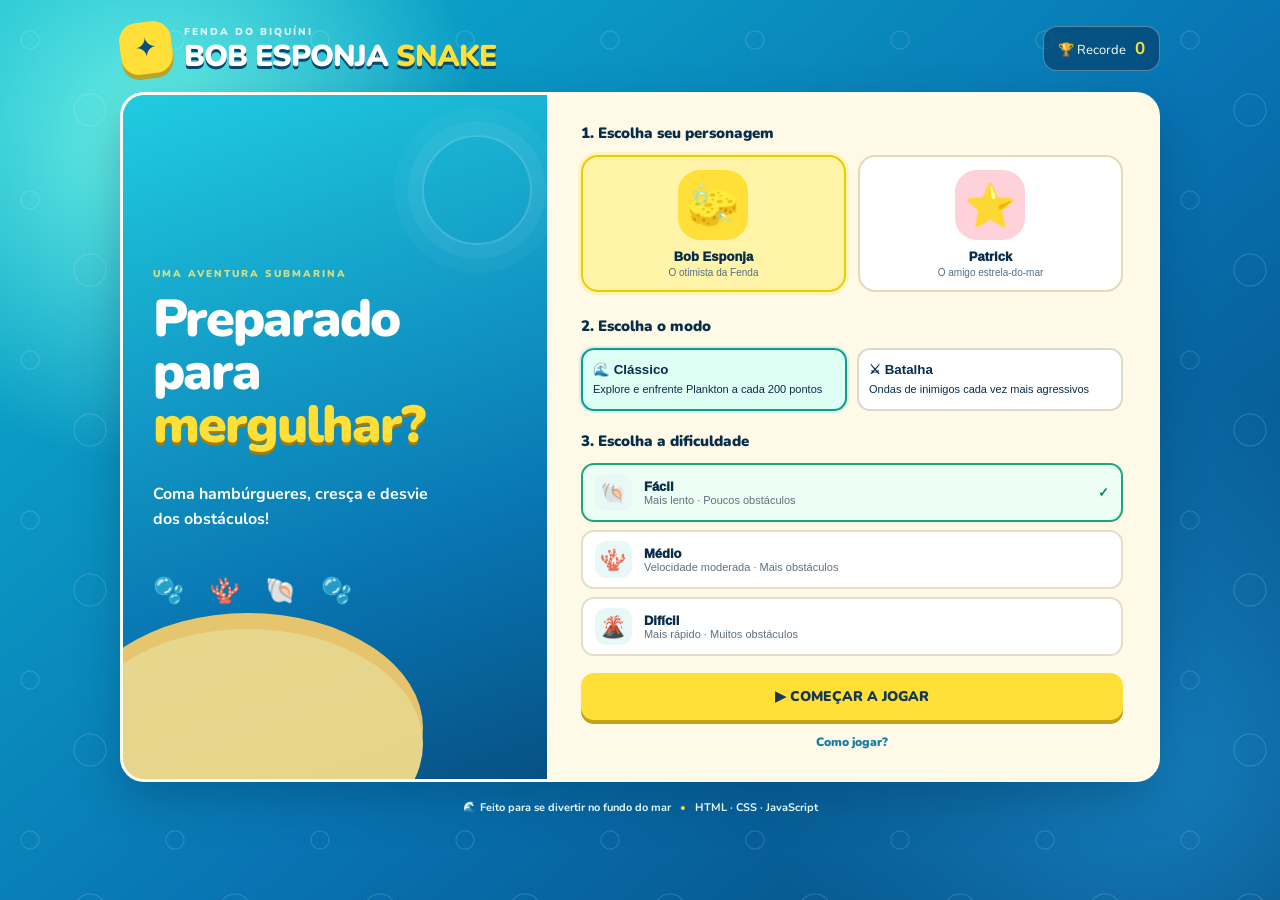
==== megabrain/index.html @ 70ce0c02 "convertendo web app para apk" ====
<!DOCTYPE html>
<html lang="pt-BR">
<head>
  <meta charset="UTF-8">
  <meta name="viewport" content="width=device-width, initial-scale=1.0">
  <title>Bob Esponja Snake</title>
  <link rel="stylesheet" href="style.css">
</head>
<body>
  <main class="app">
    <header class="topbar">
      <div class="brand"><span class="bubble">✦</span><div><p class="eyebrow">FENDA DO BIQUÍNI</p><h1>BOB ESPONJA <span>SNAKE</span></h1></div></div>
      <div class="best"><span id="bestLabel">🏆 Recorde</span> <strong id="best">0</strong></div>
    </header>

    <section id="menu" class="panel menu-panel">
      <div class="intro">
        <div class="sun-rays"></div>
        <p class="eyebrow">UMA AVENTURA SUBMARINA</p>
        <h2>Preparado para<br><span>mergulhar?</span></h2>
        <p>Coma hambúrgueres, cresça e desvie dos obstáculos!</p>
        <div class="sea-icons" aria-hidden="true">🫧　🪸　🐚　🫧</div>
      </div>
      <div class="choices">
        <h3>1. Escolha seu personagem</h3>
        <div class="character-options">
          <button class="character selected" data-character="bob" aria-pressed="true">
            <span class="avatar bob">🧽</span><strong>Bob Esponja</strong><small>O otimista da Fenda</small>
          </button>
          <button class="character" data-character="patrick" aria-pressed="false">
            <span class="avatar patrick">⭐</span><strong>Patrick</strong><small>O amigo estrela-do-mar</small>
          </button>
          <button class="character" data-character="sandy" aria-pressed="false" hidden><span class="avatar">🐿️</span><strong>Sandy Bochechas</strong><small>Karate</small></button>
        </div>
        <h3>2. Escolha o modo</h3>
        <div class="mode-options">
          <button class="mode-choice selected" data-mode="classic" aria-pressed="true"><strong>🌊 Clássico</strong><small>Explore e enfrente Plankton a cada 200 pontos</small></button>
          <button class="mode-choice" data-mode="battle" aria-pressed="false"><strong>⚔ Batalha</strong><small>Ondas de inimigos cada vez mais agressivos</small></button>
        </div>
        <h3>3. Escolha a dificuldade</h3>
        <div class="difficulty-options">
          <button class="difficulty selected" data-difficulty="easy" aria-pressed="true"><span>🐚</span><div><strong>Fácil</strong><small>Mais lento · Poucos obstáculos</small></div><i>✓</i></button>
          <button id="tutorialDifficultyBtn" class="difficulty tutorial-entry hidden" type="button"><span>🎓</span><div><strong>Tutorial modo batalha</strong><small>Treino guiado com Bob · sem perder vidas</small></div><i>✓</i></button>
          <button class="difficulty" data-difficulty="medium" aria-pressed="false"><span>🪸</span><div><strong>Médio</strong><small>Velocidade moderada · Mais obstáculos</small></div><i>✓</i></button>
          <button class="difficulty" data-difficulty="hard" aria-pressed="false"><span>🌋</span><div><strong>Difícil</strong><small>Mais rápido · Muitos obstáculos</small></div><i>✓</i></button>
        </div>
        <button id="startBtn" class="primary">▶ COMEÇAR A JOGAR</button>
        <button id="howBtn" class="text-button" aria-expanded="false" aria-controls="howText">Como jogar?</button>
        <button id="tutorialMenuBtn" class="text-button hidden" type="button" aria-expanded="false" aria-controls="tutorialPreview">Tutorial modo batalha</button>
        <section id="tutorialPreview" class="how-text hidden" aria-label="Tutorial ilustrado da Batalha"><div id="tutorialCards"></div><button id="startTutorialBtn" class="primary" type="button">COMEÇAR TUTORIAL JOGÁVEL</button></section>
        <div id="howText" class="how-text hidden">
          <h3>🎮 Guia da Fenda do Biquíni</h3><p><strong>Pontuação no Clássico:</strong> Fácil ×1, Médio ×2, Difícil ×3 (inclui bônus).</p><p><strong>Poderes na Batalha — C ou Power:</strong> Bob gira a espátula e cria um hambúrguer amarelo à frente (recarga 30s; libere a célula à frente antes de usar). Patrick começa com uma bomba pronta, imune a todas as bombas (colisões e explosões), cuja explosão atinge toda a arena. Uma estrela gira ao criar a bomba. Para recarregar, derrote 1 Plankton por outros ataques; abates da bomba especial não contam. Sandy, exclusiva da Batalha, arma um karate que espera o próximo contato: causa 2 de dano, paralisa por 3s e dá 3s de imunidade a tudo. Sandy começa com 2 usos; depois de gastar os dois, cada 2 abates recuperam 1 uso, até o limite de 3. Uma luva gira ao redor dela enquanto o golpe está armado. Durante os 3s de imunidade, Sandy fica transparente. Na primeira Batalha, um treino jogável com Bob ensina as mecânicas, desacelerando até pausar a cada situação. Repita pelo botão Tutorial modo batalha.</p><p><strong>⚔ Batalha:</strong> começa com um Plankton verde; os próximos duelos trazem inimigos laranja e vermelho, mais agressivos. Depois, cada grupo enfrenta três níveis de agressividade antes de aumentar: 2, 3, 4… até 10 Planktons vermelhos simultâneos. Cada hambúrguer vermelho acerta o inimigo mais próximo e paralisa por 3 segundos. A cada 10 hambúrgueres, solte um sopro congelante em cone que alcança o último Plankton naquela direção: 2 de dano no primeiro inimigo e 1 nos demais, congelados por 3 segundos. A cobra volta ao tamanho inicial. Derrotar um Plankton vermelho de agressividade máxima faz aparecer um hambúrguer amarelo de imunidade e turbo por 6 segundos. As barras de vida ficam sobre cada inimigo. Bombas explodem quando um Plankton pisa nelas: causam 1 de dano aos inimigos num raio de 15 células. Você é imune à explosão, mas Patrick também é imune à colisão de todas as bombas. Para os outros personagens, pisar na bomba conta como colisão com obstáculo (os poderes de atravessar obstáculos e imunidade protegem). Derrote todos para passar de onda. Vida por onda: nas ondas 1–2, todos têm 3; nas ondas 3–5, verdes têm 4 e os demais 3; da onda 6 em diante, verdes têm 5, laranjas 4 e vermelhos 3. Na Batalha, a velocidade base é constante; apenas o hambúrguer amarelo dá turbo temporário. Seu recorde na Batalha conta Planktons derrotados e fica salvo neste navegador. A dificuldade controla a velocidade e a densidade dos obstáculos.</p>
          <p>Use as setas, WASD, gestos ou o direcional. Cada hambúrguer dá <strong>+10 pontos</strong> e faz a cobra crescer. As bordas são portais: saia por um lado e reapareça no oposto, inclusive em cima e embaixo!</p>
          <ul class="burger-guide">
            <li><span style="--burger:#f5a62a">🍔</span><div><strong>Laranja · Clássico</strong><br>Alimenta e aumenta sua pontuação.</div></li>
            <li><span style="--burger:#bc8cff">G</span><div><strong>Roxo · Fantasma</strong><br>Atravesse o próprio corpo por 8 segundos.</div></li>
            <li><span style="--burger:#38bdf8">O</span><div><strong>Azul · Passagem livre</strong><br>Atravesse pedras e casas por 8 segundos.</div></li>
            <li><span style="--burger:#ffe45c">⚡</span><div><strong>Amarelo · Super</strong><br>Imunidade ao corpo, obstáculos e Plankton, com supervelocidade por 6 segundos.</div></li>
            <li><span style="--burger:#ff77c8">M</span><div><strong>Rosa · Ímã</strong><br>Por 10 segundos, puxa os hambúrgueres até você, atravessando obstáculos.</div></li>
            <li><span style="--burger:#ff334e">ϟ</span><div><strong>Vermelho · Hambúrguer de Siri</strong><br>Durante a perseguição, cada vermelho dispara um raio automático no Plankton. A sequência é sempre: normal → vermelho → normal → vermelho → normal → vermelho.</div></li>
          </ul>
          <p><strong>👁 Plankton malvado no Clássico:</strong> aparece a cada 200 pontos e persegue você, atravessando obstáculos. Alterne hambúrgueres normais com <strong>3 hambúrgueres de Siri vermelhos</strong> para derrotá-lo. Cada raio paralisa o inimigo por <strong>3 segundos</strong>; a vitória dá <strong>+50 pontos</strong>. Enquanto ele estiver paralisado, encostar nele é seguro.</p>
          <p>Os poderes podem ser combinados: cada efeito ativo aparece em uma indicação compacta dentro do mapa, com nome, tempo restante e barra de duração. Ela fica fixa no canto superior esquerdo, sem mover ou redimensionar o tabuleiro. Até 3 poderes podem ficar ativos ao mesmo tempo; nesse limite, só aparecem hambúrgueres normais até um efeito acabar (a sequência de vermelhos do Plankton continua). O personagem fica translúcido ao atravessar obstáculos (azul) e ganha um brilho roxo para atravessar o corpo. Hambúrgueres especiais são mais raros no Médio (22%) e no Difícil (10%), contra 60% no Fácil. Plankton persegue mais rápido no Médio e ainda mais no Difícil. Ao terminarem, as colisões voltam ao normal. A pausa congela poderes e inimigos. Na tela de pausa, Silenciar música controla a trilha; Silenciar sons controla os efeitos de coleta, laser e morte; Silenciar tudo corta ambos e Restaurar áudio recupera suas preferências individuais. As preferências ficam salvas. Os efeitos são sintetizados pelo jogo, sem gravações de terceiros. Em tela cheia, a pausa fica no canto superior direito. A cada 30 pontos os obstáculos mudam de lugar e de cor; a cada 100, o cenário muda. No Clássico, a velocidade aumenta um pouco; na Batalha, a velocidade base permanece constante.</p>
          <p><strong>Casas também são obstáculos:</strong> abacaxi do Bob, moai do Lula Molusco e pedra do Patrick. Sem o poder adequado, evite casas, pedras, seu corpo e o Plankton ativo.</p>
          <p><strong>Tela cheia no celular:</strong> toda partida começa pausada; escolha Tela cheia ou Continuar no menu de pausa. mantenha a orientação que preferir. No celular, o movimento é mais lento em todas as dificuldades, mantendo a progressão por fase no Clássico. O mapa usa 18 × 18 células maiores e ocupa a área disponível acima dos controles; no PC, mantém 30 × 21. A grade não muda durante uma partida ao girar o aparelho. O mapa mantém sua proporção, sem esticar a imagem. A faixa acima do mapa explica o hambúrguer disponível, sem cobrir o jogo. A vida do Plankton aparece em uma barra sem números e os raios vermelhos saem dos olhos do personagem. O modo portátil vertical traz um direcional maior, centralizado abaixo do mapa: mantenha o dedo encostado e deslize entre as setas para mudar de direção, sem precisar apertá-las novamente.</p>
        </div>
      </div>
    </section>

    <section id="game" class="panel game-panel hidden">
      <div class="game-head">
        <div><p class="eyebrow">PERSONAGEM</p><strong id="playingAs">Bob Esponja</strong></div>
        <div class="stat"><small>PONTUAÇÃO</small><strong id="score">0</strong></div>
        <div class="stat"><small>DIFICULDADE</small><strong id="level">Fácil</strong></div>
        <div class="game-actions"><button id="headerMenuBtn" class="menu-return" type="button">Voltar ao menu</button><button id="pauseBtn" class="small-button" aria-label="Pausar jogo">II</button></div>
      </div>
      <div class="status-bar">
        <span id="foodHint" class="food-hint" role="status"></span>
        <span class="boss-panel"><span id="bossStatus" role="status"></span><progress id="bossHealth" max="3" value="3" aria-label="Vida do Plankton" hidden></progress></span>
      </div>
      <div class="board-wrap">
        <span id="powerStatus" class="power-hud" data-corner="top-left" role="status" hidden></span>
        <span id="trainingObjective" class="training-objective" hidden></span>
        <span id="abilityKeyHint" class="ability-key-hint" hidden>pressione C</span>
        <canvas id="board" width="600" height="420" aria-label="Tabuleiro do jogo Snake"></canvas>
        <div id="overlay" class="overlay hidden"><div class="overlay-card"><div id="overlayIcon" class="overlay-icon">⏸️</div><h2 id="overlayTitle">Jogo pausado</h2><div class="pause-start-actions"><button id="pauseFullscreenBtn" class="secondary" type="button">⛶ Tela cheia</button><button id="resumeBtn" class="primary">CONTINUAR</button></div><div id="overlayText">Respire fundo, mergulhador!</div><div class="audio-controls" role="group" aria-label="Controles de áudio"><button id="muteMusicBtn" class="audio-toggle" type="button" aria-pressed="false">🔇 Silenciar música</button><button id="muteEffectsBtn" class="audio-toggle" type="button" aria-pressed="false">🔇 Silenciar sons</button><button id="muteAllBtn" class="audio-toggle" type="button" aria-pressed="false">🔇 Silenciar tudo</button></div><button id="restartBtn" class="secondary">RECOMEÇAR</button><button id="menuBtn" class="text-button">Voltar ao menu</button></div></div>
      </div>
      <div class="game-footer"><span>🍔 Hambúrguer = +10 pontos</span><span>Bordas livres ↔ ↕ · Esc = pausar</span></div>
      <button id="abilityBtn" class="secondary" type="button" hidden>Power · Pronto</button>
      <div class="touch-controls" aria-label="Controles direcionais">
        <button data-dir="up" aria-label="Cima">▲</button>
        <div><button data-dir="left" aria-label="Esquerda">◀︎</button><button data-dir="down" aria-label="Baixo">▼</button><button data-dir="right" aria-label="Direita">▶︎</button></div>
      </div>
    </section>
    <footer>🌊 Feito para se divertir no fundo do mar <span>•</span> HTML · CSS · JavaScript</footer>
  </main>
  <script src="script.js"></script>
  <script src="tutorial.js"></script>
</body>
</html>
---- megabrain/style.css ----
@import url('https://fonts.googleapis.com/css2?family=Nunito:wght@400;600;700;800;900&display=swap');
:root{--navy:#063b68;--blue:#087cae;--aqua:#45d9e9;--yellow:#ffdf38;--cream:#fff7d8;--ink:#082d4b;--coral:#ff7f92}
*{box-sizing:border-box}
body{margin:0;min-height:100vh;font-family:'Nunito',system-ui,sans-serif;color:var(--ink);background:radial-gradient(circle at 12% 15%,#69f0e4 0,transparent 24%),radial-gradient(circle at 90% 85%,#147dbb 0,transparent 28%),linear-gradient(140deg,#0cb6d0,#0874b3 55%,#064578);padding:22px;overflow-x:hidden}
body:before{content:"";position:fixed;inset:0;pointer-events:none;opacity:.17;background-image:radial-gradient(circle at 30px 40px,transparent 8px,#fff 9px,transparent 10px),radial-gradient(circle at 90px 110px,transparent 15px,#fff 16px,transparent 17px);background-size:145px 160px}
.app{max-width:1040px;margin:auto;position:relative;z-index:1}
.topbar{display:flex;align-items:center;justify-content:space-between;margin:0 0 18px;color:white;gap:12px}
.brand{display:flex;align-items:center;gap:12px}.bubble{display:grid;place-items:center;width:52px;height:52px;border-radius:18px;background:var(--yellow);color:#075080;font-size:27px;box-shadow:0 5px 0 #b9a32a;transform:rotate(-7deg)}
.eyebrow{font-size:10px;font-weight:900;letter-spacing:2px;margin:0 0 3px;opacity:.8}.brand h1{font-size:clamp(19px,4vw,30px);line-height:1;margin:0;font-weight:1000;letter-spacing:-1px;text-shadow:0 3px 0 #06466f}.brand h1 span{color:var(--yellow)}
.best{background:#063e68a8;border:1px solid #ffffff50;padding:10px 14px;border-radius:14px;font-size:13px;white-space:nowrap}.best strong{color:var(--yellow);margin-left:6px;font-size:17px}
.panel{border:3px solid #ffffff9c;border-radius:24px;overflow:hidden;box-shadow:0 18px 45px #032d4b4d;background:var(--cream)}
.menu-panel{display:grid;grid-template-columns:.82fr 1.18fr;min-height:650px}
.intro{position:relative;overflow:hidden;padding:36px 30px;background:linear-gradient(160deg,#20cce0,#0875b2 67%,#075184);color:white;display:flex;flex-direction:column;justify-content:center}
.intro:after{content:"";position:absolute;bottom:-80px;left:-50px;width:350px;height:230px;border-radius:50%;background:#ffe28a;opacity:.9;box-shadow:0 -16px 0 #ffce68}
.intro>*{position:relative;z-index:1}.intro .eyebrow{color:#ffeb76}.intro h2{font-size:clamp(34px,5vw,52px);line-height:1.02;margin:8px 0 15px;font-weight:1000;letter-spacing:-2px}.intro h2 span{color:var(--yellow);text-shadow:0 3px 0 #a77c00}.intro>p:not(.eyebrow){line-height:1.6;max-width:300px;font-weight:700}.sea-icons{font-size:25px;margin-top:25px}.sun-rays{position:absolute;top:40px;right:15px;width:110px;height:110px;border:2px solid #ffffff30;border-radius:50%;box-shadow:0 0 0 14px #ffffff0c,0 0 0 28px #ffffff08}
.choices{padding:28px clamp(18px,3vw,34px);background:#fff9e7}.choices h3{font-size:15px;margin:0 0 12px;font-weight:1000}.character-options{display:grid;grid-template-columns:1fr 1fr;gap:12px;margin-bottom:24px}
.character{border:2px solid #e6d9b5;background:white;border-radius:17px;padding:13px 8px 12px;cursor:pointer;color:var(--ink);display:flex;flex-direction:column;align-items:center;gap:3px;transition:.15s}.character:hover,.difficulty:hover{transform:translateY(-2px)}.character.selected{border-color:#f1c900;background:#fff4a7;box-shadow:0 0 0 3px #ffdf383d}.avatar{width:70px;height:70px;border-radius:22px;display:grid;place-items:center;font-size:42px;margin-bottom:6px}.bob{background:#ffdf38}.patrick{background:#ffd1d9}.character strong{font-size:13px;font-weight:1000}.character small{font-size:10px;color:#527087}
.difficulty-options{display:grid;gap:8px;margin-bottom:17px}.difficulty{display:flex;align-items:center;gap:12px;text-align:left;width:100%;border:2px solid #e5ddc7;border-radius:13px;padding:9px 12px;background:white;color:var(--ink);cursor:pointer;transition:.15s}.difficulty>span{width:37px;height:37px;display:grid;place-items:center;border-radius:11px;background:#e8f8f6;font-size:21px}.difficulty div{display:flex;flex-direction:column;flex:1}.difficulty strong{font-size:13px;font-weight:1000}.difficulty small{font-size:11px;color:#5d7181}.difficulty i{font-style:normal;opacity:0;color:#07895d;font-weight:1000}.difficulty.selected{border-color:#1ca77a;background:#edfff4}.difficulty.selected i{opacity:1}
.primary,.secondary{border:0;border-radius:13px;width:100%;padding:14px 12px;font:1000 14px 'Nunito',sans-serif;cursor:pointer;transition:.15s}.primary{background:var(--yellow);color:#153954;box-shadow:0 4px 0 #c2a21b}.primary:hover{filter:brightness(1.04);transform:translateY(-1px)}.primary:active{transform:translateY(2px);box-shadow:0 1px 0 #c2a21b}.text-button{display:block;background:transparent;border:0;color:#147da0;font:900 12px 'Nunito',sans-serif;cursor:pointer;margin:13px auto 0}.how-text{background:#e8f7f7;border-radius:10px;padding:10px 12px;font-size:12px;line-height:1.5;margin:10px 0 0}
.hidden{display:none!important}
.game-panel{padding:20px;background:#fff9e7}.game-head{display:flex;align-items:center;gap:15px;margin-bottom:15px}.game-head>div:first-child{flex:1}.game-head strong{font-size:16px;font-weight:1000}.game-head .eyebrow{color:#678096}.stat{background:#e8f6f6;border-radius:12px;padding:8px 13px;min-width:94px}.stat small{display:block;font-size:9px;font-weight:1000;letter-spacing:1px;color:#557589}.stat strong{font-size:20px;color:#087ba6}.small-button{border:0;background:#0b507a;color:white;border-radius:12px;width:42px;height:42px;font-size:20px;cursor:pointer}
.board-wrap{position:relative;border:5px solid #f2cd58;border-radius:15px;overflow:hidden;background:#0879b3;box-shadow:inset 0 0 0 3px #ffedaa}
canvas{display:block;width:100%;height:auto;aspect-ratio:10/7}
.overlay{position:absolute;inset:0;background:#063c68b8;display:grid;place-items:center;padding:18px;backdrop-filter:blur(3px)}.overlay-card{width:min(330px,100%);padding:24px;background:#fff9e7;border:3px solid #ffe16b;border-radius:20px;text-align:center;box-shadow:0 12px 30px #032d4b60}.overlay-icon{font-size:40px}.overlay h2{margin:5px 0;font-size:26px}.overlay p{font-size:13px;color:#597184}.secondary{background:#dff4f5;color:#07547b;box-shadow:none;margin-top:10px}.overlay .text-button{margin-top:12px}
.game-footer{display:flex;justify-content:space-between;gap:10px;font-size:11px;font-weight:800;color:#577488;padding:12px 2px 0}.touch-controls{display:none;align-items:center;flex-direction:column;gap:5px;margin:16px auto 0}.touch-controls>div{display:flex;gap:7px}.touch-controls button{border:0;border-radius:12px;width:48px;height:43px;background:#0b507a;color:white;font-size:19px;box-shadow:0 3px 0 #043b5b;touch-action:manipulation}
footer{text-align:center;color:#e5fbff;font-size:11px;font-weight:700;padding:18px 0 0}footer span{margin:0 6px;color:var(--yellow)}
@media(max-width:720px){body{padding:12px}.menu-panel{grid-template-columns:1fr}.intro{padding:25px 23px;min-height:235px}.intro h2{font-size:39px}.intro:after{width:250px;height:110px;bottom:-60px}.sea-icons{margin-top:0}.choices{padding:23px 18px}.game-panel{padding:11px}.game-head{gap:7px}.stat{padding:7px 8px;min-width:75px}.stat strong{font-size:17px}.stat small{font-size:8px}.game-head strong{font-size:13px}.small-button{width:37px;height:37px}.touch-controls{display:flex}.game-footer{font-size:10px}.brand h1{font-size:20px}.bubble{width:43px;height:43px}.best{padding:8px;font-size:11px}}
/* Painel de poderes e guia acessível também fora da tela cheia. */
.status-bar{display:flex;flex-wrap:wrap;justify-content:space-between;gap:5px 12px;font-size:12px;font-weight:900;color:#07547b;margin:0 0 10px;min-height:20px}
.burger-guide{list-style:none;padding:0;display:grid;gap:12px}
.burger-guide li{display:flex;gap:10px;align-items:center}
.burger-guide li>span{display:grid;place-items:center;flex:0 0 32px;height:28px;background:var(--burger);color:#112c49;border:2px solid #082d4b;border-radius:10px;font-weight:1000;font-size:17px}
.how-text p{line-height:1.6}
#game:is(:fullscreen,.fallback-fullscreen) .status-bar{position:absolute;left:10px;right:10px;bottom:10px;z-index:2;color:white;text-shadow:0 2px 3px #00192c;pointer-events:none;max-width:calc(100% - 180px)}

/* Console portátil: o direcional tem espaço próprio, sem cobrir o mapa. */
@media(max-width:900px),(pointer:coarse){
  #game:is(:fullscreen,.fallback-fullscreen){
    --pad-size:clamp(54px,8.8dvh,76px);
    --control-height:calc(var(--pad-size)*3 + 34px);
    background:linear-gradient(140deg,#07577a,#092d4b 65%,#041a2c) !important;
    box-shadow:inset 0 0 0 5px #38bfd070,inset 0 -12px 0 #02121f;
  }
  #game:is(:fullscreen,.fallback-fullscreen) .board-wrap{
    inset:calc(64px + env(safe-area-inset-top)) 12px calc(var(--control-height) + 48px + env(safe-area-inset-bottom)) !important;
    border:5px solid #082232 !important;border-radius:12px !important;
    box-shadow:0 0 0 3px #40c6c5,0 8px 0 #021a2b !important;
  }
  #game:is(:fullscreen,.fallback-fullscreen) .game-head{top:max(10px,env(safe-area-inset-top)) !important;left:12px !important;gap:6px;opacity:1}
  #game:is(:fullscreen,.fallback-fullscreen) .game-head .stat{padding:5px 8px;min-width:64px;background:#d2f1c6;border:2px solid #629987;border-radius:6px}
  #game:is(:fullscreen,.fallback-fullscreen) .game-head .stat strong{font-family:monospace;color:#214936;font-size:17px}
  #game:is(:fullscreen,.fallback-fullscreen) #fullscreenBtn{font-size:11px;padding:9px 7px !important;right:10px !important;top:max(12px,env(safe-area-inset-top)) !important;max-width:118px}
  #game:is(:fullscreen,.fallback-fullscreen) .touch-controls{
    display:grid !important;grid-template-columns:repeat(3,var(--pad-size));grid-template-rows:repeat(3,var(--pad-size));
    gap:0;left:50% !important;right:auto !important;bottom:calc(18px + env(safe-area-inset-bottom)) !important;
    transform:translateX(-50%);opacity:1 !important;filter:drop-shadow(0 7px 0 #021421);
  }
  #game:is(:fullscreen,.fallback-fullscreen) .touch-controls>div{display:contents}
  #game:is(:fullscreen,.fallback-fullscreen) .touch-controls:before{content:'✦';grid-column:2;grid-row:2;display:grid;place-items:center;background:#153e52;color:#42788a;font-size:26px}
  #game:is(:fullscreen,.fallback-fullscreen) .touch-controls button{
    width:var(--pad-size) !important;height:var(--pad-size) !important;min-width:48px !important;min-height:48px !important;
    font-size:clamp(25px,4dvh,36px);background:linear-gradient(#25576b,#14394f);color:#b8ffdf;
    border:2px solid #4b8193;box-shadow:inset 0 3px 0 #ffffff20;border-radius:10px;
  }
  #game:is(:fullscreen,.fallback-fullscreen) .touch-controls button:active{background:#47c8b0;color:#082d4b}
  #game:is(:fullscreen,.fallback-fullscreen) [data-dir=up]{grid-column:2;grid-row:1}
  #game:is(:fullscreen,.fallback-fullscreen) [data-dir=left]{grid-column:1;grid-row:2}
  #game:is(:fullscreen,.fallback-fullscreen) [data-dir=right]{grid-column:3;grid-row:2}
  #game:is(:fullscreen,.fallback-fullscreen) [data-dir=down]{grid-column:2;grid-row:3}
  #game:is(:fullscreen,.fallback-fullscreen) .status-bar{
    left:14px;right:14px;bottom:calc(var(--control-height) + 7px + env(safe-area-inset-bottom));
    max-width:none;justify-content:center;text-align:center;font-size:11px;margin:0;line-height:1.4;
  }
  #game:is(:fullscreen,.fallback-fullscreen) .overlay-card{max-height:100%;overflow:auto;padding:12px}
  #game:is(:fullscreen,.fallback-fullscreen) .overlay-icon{font-size:24px}
  #game:is(:fullscreen,.fallback-fullscreen) .overlay h2{font-size:19px}
  #game:is(:fullscreen,.fallback-fullscreen) .overlay .primary,
  #game:is(:fullscreen,.fallback-fullscreen) .overlay .secondary{padding:10px}
}
/* Se a pessoa girar o aparelho, os controles continuam disponíveis à direita. */
@media(max-height:500px) and (orientation:landscape){
  #game:is(:fullscreen,.fallback-fullscreen){--pad-size:58px}
  #game:is(:fullscreen,.fallback-fullscreen) .board-wrap{inset:64px 210px 14px 12px !important}
  #game:is(:fullscreen,.fallback-fullscreen) .touch-controls{left:auto !important;right:16px !important;bottom:35px !important;transform:none}
  #game:is(:fullscreen,.fallback-fullscreen) .status-bar{left:auto;right:10px;bottom:auto;top:70px;width:185px}
}

/* A resolução física é ajustada pelo renderer; o mapa mantém proporção 30:21. */
.board-wrap{width:min(100%,610px);margin-inline:auto}
#game.game-panel:is(:fullscreen,.fallback-fullscreen) .board-wrap{
  inset:auto !important;left:var(--map-left,14px) !important;top:var(--map-top,130px) !important;
  width:var(--map-width,calc(100% - 28px)) !important;height:var(--map-height,240px) !important;
  margin:0 !important;background:#063f62;
}
#game.game-panel:is(:fullscreen,.fallback-fullscreen){background:radial-gradient(ellipse at 50% 35%,#117e91,#05293f 75%) !important}
.status-bar{align-items:start}
#powerStatus{display:flex;flex-wrap:wrap;gap:6px;font-size:11px}
.effect-badge{position:relative;display:grid;gap:2px;min-width:145px;flex:1;padding:7px 10px 10px;background:#082c45;border:1px solid var(--effect-color);border-left:5px solid var(--effect-color);border-radius:9px;color:white;box-shadow:0 3px 9px #001b2b35;text-shadow:none}
.effect-badge strong{font-size:12px;color:var(--effect-color);line-height:1.3}
.effect-badge>span{font-size:10px;font-weight:900;letter-spacing:.4px}
.effect-badge progress{position:absolute;bottom:0;left:0;width:100%;height:4px;border:0;appearance:none;background:#ffffff20;border-radius:0 0 8px 8px;overflow:hidden}
.effect-badge progress::-webkit-progress-bar{background:#ffffff20}
.effect-badge progress::-webkit-progress-value{background:var(--effect-color)}
.effect-badge progress::-moz-progress-bar{background:var(--effect-color)}
#bossStatus{font-size:11px;line-height:1.4}
#game.game-panel:is(:fullscreen,.fallback-fullscreen) .status-bar{
  top:calc(67px + env(safe-area-inset-top));bottom:auto;left:14px;right:14px;
  max-width:none;display:grid;grid-template-columns:1fr;gap:5px;color:#d5fff0;margin:0;
  text-align:left;justify-content:start;pointer-events:none;
}
#game.game-panel:is(:fullscreen,.fallback-fullscreen) #powerStatus{justify-content:center}
#game.game-panel:is(:fullscreen,.fallback-fullscreen) #bossStatus{text-align:center}
.touch-controls,.touch-controls button{touch-action:none !important;user-select:none;-webkit-user-select:none}
.touch-controls button.pressed{background:#47c8b0 !important;color:#082d4b !important;box-shadow:inset 0 3px 7px #00334480 !important}
@media(pointer:fine) and (min-width:901px){
  #game.game-panel:is(:fullscreen,.fallback-fullscreen) .touch-controls{display:none !important}
  #game.game-panel:is(:fullscreen,.fallback-fullscreen) #powerStatus{max-width:1000px;margin:auto;width:100%}
}
@media(max-width:900px),(pointer:coarse){
  #game.game-panel:is(:fullscreen,.fallback-fullscreen) #powerStatus{display:grid;grid-template-columns:repeat(2,minmax(0,1fr));width:100%}
  #game.game-panel:is(:fullscreen,.fallback-fullscreen) #powerStatus:not(:has(.effect-badge)){display:block}
  #game.game-panel:is(:fullscreen,.fallback-fullscreen) .effect-badge{min-width:0;padding:5px 7px 8px}
  #game.game-panel:is(:fullscreen,.fallback-fullscreen) .effect-badge strong{font-size:11px}
  #game.game-panel:is(:fullscreen,.fallback-fullscreen) .effect-badge>span{font-size:10px}
}
@media(max-height:500px) and (orientation:landscape){
  #game.game-panel:is(:fullscreen,.fallback-fullscreen) .status-bar{left:auto;right:10px;top:70px;width:185px}
  #game.game-panel:is(:fullscreen,.fallback-fullscreen) #powerStatus{display:flex;max-height:100px;overflow-y:auto}
  #game.game-panel:is(:fullscreen,.fallback-fullscreen) .effect-badge{min-width:100%;padding:2px 4px 5px}
  #game.game-panel:is(:fullscreen,.fallback-fullscreen) .touch-controls{bottom:12px !important;--pad-size:54px}
}
/* Setas vetoriais: aparência consistente, sem conversão em emojis. */
.touch-controls button{display:grid;place-items:center;font-size:0 !important}
.touch-controls button::before{content:'';display:block;width:clamp(20px,3dvh,30px);height:clamp(20px,3dvh,30px);background:currentColor;clip-path:polygon(50% 0,100% 100%,0 100%)}
.touch-controls [data-dir=left]::before{transform:rotate(-90deg)}
.touch-controls [data-dir=right]::before{transform:rotate(90deg)}
.touch-controls [data-dir=down]::before{transform:rotate(180deg)}

/* A dica do hambúrguer e a vida do inimigo ficam fora da área jogável. */
.food-hint{display:block;width:100%;padding:5px 8px;border-left:4px solid var(--food-color,#f5a62a);border-radius:6px;background:#062a42;color:#fff;font-size:11px;font-weight:900;line-height:1.35;text-shadow:none;pointer-events:none}
.boss-panel{display:grid;justify-items:center;gap:3px;width:100%}
#bossHealth{display:block;appearance:none;width:min(220px,100%);height:8px;border:1px solid #c4fb8b;border-radius:8px;overflow:hidden;background:#183621;box-shadow:0 0 5px #9be05a40}
#bossHealth[hidden]{display:none}
#bossHealth::-webkit-progress-bar{background:#183621}
#bossHealth::-webkit-progress-value{background:linear-gradient(90deg,#65a923,#c9ff77);transition:width .18s ease-out}
#bossHealth::-moz-progress-bar{background:linear-gradient(90deg,#65a923,#c9ff77)}
#game.game-panel:is(:fullscreen,.fallback-fullscreen) .food-hint{max-width:1000px;justify-self:center}
@media(max-width:900px),(pointer:coarse){
  #game.game-panel:is(:fullscreen,.fallback-fullscreen){--pad-size:clamp(54px,8dvh,68px)}
  #game.game-panel:is(:fullscreen,.fallback-fullscreen) .touch-controls{bottom:calc(56px + env(safe-area-inset-bottom)) !important}
  #game.game-panel:is(:fullscreen,.fallback-fullscreen) .board-wrap{border-width:3px !important}
  #game.game-panel:is(:fullscreen,.fallback-fullscreen) .status-bar{left:8px;right:8px;gap:4px}
  #game.game-panel:is(:fullscreen,.fallback-fullscreen) #powerStatus:not(:has(.effect-badge)){font-size:9px}
  #game.game-panel:is(:fullscreen,.fallback-fullscreen) .effect-badge{padding:3px 5px 6px;gap:1px}
  #game.game-panel:is(:fullscreen,.fallback-fullscreen) .effect-badge strong{font-size:10px}
}
@media(max-height:500px) and (orientation:landscape){
  #game.game-panel:is(:fullscreen,.fallback-fullscreen) .touch-controls{bottom:calc(36px + env(safe-area-inset-bottom)) !important;--pad-size:54px}
  #game.game-panel:is(:fullscreen,.fallback-fullscreen) .status-bar{left:auto;right:6px;width:170px;gap:3px}
  #game.game-panel:is(:fullscreen,.fallback-fullscreen) .food-hint{font-size:10px;padding:3px 5px}
}

/* A altura do HUD externo é constante: coletar/expirar poderes não desloca o mapa. */
#game .status-bar{height:88px;min-height:88px;max-height:88px;display:grid;grid-template-columns:1fr;align-content:start;gap:4px}
#game .status-bar .food-hint{align-self:start}
#game.game-panel .board-wrap #powerStatus.power-hud{
  position:absolute;z-index:2;display:grid !important;grid-template-columns:repeat(2,minmax(0,1fr));
  width:min(76%,320px) !important;max-width:76% !important;max-height:none !important;
  gap:4px;margin:0 !important;overflow:visible;pointer-events:none;user-select:none;
}
#game.game-panel .board-wrap #powerStatus.power-hud[hidden]{display:none !important}
.power-hud[data-corner=top-left]{top:6px;left:6px;right:auto;bottom:auto}
.power-hud[data-corner=top-right]{top:6px;right:6px;left:auto;bottom:auto}
.power-hud[data-corner=bottom-left]{bottom:6px;left:6px;right:auto;top:auto}
.power-hud[data-corner=bottom-right]{bottom:6px;right:6px;left:auto;top:auto}
#game.game-panel .board-wrap .power-hud .effect-badge{
  min-width:0;min-height:0;padding:4px 6px 7px;gap:1px;border-width:1px;border-left-width:3px;
  background:#082c45b8;box-shadow:none;pointer-events:none;
}
#game .power-hud .effect-badge:only-child{grid-column:1/-1}
#game.game-panel .board-wrap .power-hud .effect-badge strong{font-size:10px;line-height:1.2}
#game.game-panel .board-wrap .power-hud .effect-badge>span{font-size:9px;line-height:1.2}
#game .power-hud .effect-badge progress{height:2px}
.board-wrap>.overlay{z-index:5}
/* A mudança de dígitos do recorde também não pode quebrar o cabeçalho mobile. */
@media(max-width:720px){
  .brand{min-width:0}
  .brand h1{white-space:nowrap}
  .brand h1 span{display:block}
  .best strong{display:inline-block;min-width:4ch;font-variant-numeric:tabular-nums}
}
#game.game-panel .board-wrap .power-hud .effect-badge{display:flex;align-items:center;justify-content:space-between;gap:3px;padding:4px 5px 6px}
#game.game-panel .board-wrap .power-hud .effect-badge strong{font-size:10px;white-space:nowrap}
#game.game-panel .board-wrap .power-hud .effect-badge>span{font-size:8px;white-space:nowrap;letter-spacing:0}
/* Indicadores maiores, sempre no mesmo canto, com até três efeitos ativos. */
#game.game-panel .board-wrap #powerStatus.power-hud{
  top:8px;left:8px;right:auto;bottom:auto;grid-template-columns:1fr;
  width:min(90%,440px) !important;max-width:calc(100% - 16px) !important;gap:5px;
}
#game.game-panel .board-wrap .power-hud .effect-badge{padding:7px 9px 9px;background:#062a42d9}
#game.game-panel .board-wrap .power-hud .effect-badge strong{font-size:14px}
#game.game-panel .board-wrap .power-hud .effect-badge>span{font-size:11px}
#game .power-hud .effect-badge progress{height:3px}
@media(max-width:900px),(pointer:coarse){
  #game .board-wrap{width:min(84%,520px)}
  #game.game-panel .board-wrap .power-hud .effect-badge{padding:5px 7px 7px}
  #game.game-panel .board-wrap .power-hud .effect-badge strong{font-size:11px}
  #game.game-panel .board-wrap .power-hud .effect-badge>span{font-size:10px}
}

/* Mobile: menos células, sem encolher a área visual disponível para jogar. */
@media(max-width:900px),(pointer:coarse){
  #game .board-wrap{width:min(100%,610px)}
}

/* Pausa à direita e saída de tela cheia ao lado, sem sobrepor os controles. */
#game.game-panel:is(:fullscreen,.fallback-fullscreen) .game-head{right:max(10px,env(safe-area-inset-right)) !important}
#game.game-panel:is(:fullscreen,.fallback-fullscreen) #pauseBtn{margin-left:auto;flex-shrink:0}
#game.game-panel:is(:fullscreen,.fallback-fullscreen) #fullscreenBtn{right:calc(60px + env(safe-area-inset-right)) !important}
.audio-toggle{display:block;width:100%;min-height:34px;margin:8px 0 10px;border:1px solid #84bbca;border-radius:10px;background:#e3f2f1;color:#07547b;font:800 12px 'Nunito',sans-serif;cursor:pointer}
.audio-toggle[aria-pressed=true]{background:#153e56;color:#fff}
#game.game-panel .board-wrap #powerStatus.power-hud{opacity:.82}
#game.game-panel .board-wrap .power-hud .effect-badge{background:#062a4280}
#game.game-panel .board-wrap .power-hud .effect-badge strong,
#game.game-panel .board-wrap .power-hud .effect-badge>span{text-shadow:0 1px 2px #001d30}
.audio-controls{display:grid;grid-template-columns:repeat(3,minmax(0,1fr));gap:6px;margin:8px 0 10px}
.audio-controls .audio-toggle{margin:0;min-height:44px;font-size:11px;line-height:1.3;padding:5px 4px}
.audio-controls #muteAllBtn{grid-column:auto}
.mode-options{display:grid;grid-template-columns:1fr 1fr;gap:10px;margin:0 0 20px}
.mode-choice{display:grid;gap:5px;padding:12px 10px;border:2px solid #d8dbc7;border-radius:13px;background:#fff;color:#082d4b;cursor:pointer;text-align:left}
.mode-choice.selected{border-color:#0b9d94;background:#ddfff4;box-shadow:0 0 0 2px #0b9d9420}
.mode-choice small{font-size:11px;line-height:1.4}

.character[hidden],#abilityBtn[hidden]{display:none!important}
#abilityBtn{touch-action:none;user-select:none;min-height:44px;margin:8px auto;display:block}
#game:is(:fullscreen,.fallback-fullscreen) #abilityBtn{position:fixed;right:8px;bottom:max(20px,env(safe-area-inset-bottom));z-index:4;width:95px;font-size:11px;padding:8px}

.overlay{grid-template-rows:minmax(0,1fr)}
.overlay-card{max-height:100%;min-height:0;overflow-y:auto;padding:12px}

.pause-start-actions{display:flex;gap:8px;margin:8px 0}.pause-start-actions button{margin:0;min-height:44px;font-size:12px;padding:8px}
@media(max-width:900px){.overlay-icon{font-size:24px}.overlay h2{font-size:19px}}

#overlayText{font-size:13px;color:#597184;line-height:1.5;margin:12px 0}.tutorial-list{text-align:left;padding-left:18px;margin:0}.tutorial-list li+li{margin-top:8px}

.game-head{flex-wrap:wrap}.game-actions{display:flex;align-items:center;gap:8px;margin-left:auto;flex-shrink:0}.game-actions #pauseBtn{flex-shrink:0}
.menu-return{min-height:42px;padding:8px 12px;border:1px solid #77bbc8;border-radius:10px;background:#e3f2f1;color:#07547b;font:900 12px 'Nunito',sans-serif;cursor:pointer;white-space:nowrap}
#game.game-panel:is(:fullscreen,.fallback-fullscreen) .game-actions{pointer-events:auto}
#game.game-panel:is(:fullscreen,.fallback-fullscreen) #fullscreenBtn{right:calc(198px + env(safe-area-inset-right)) !important}
#abilityBtn{min-height:64px;padding:12px 18px;font-size:17px;line-height:1.4;white-space:normal}
#game.game-panel:is(:fullscreen,.fallback-fullscreen) #abilityBtn{width:260px;min-height:64px;padding:12px 16px;font-size:16px;line-height:1.4;bottom:max(14px,env(safe-area-inset-bottom))}
@media(max-width:900px),(pointer:coarse){
  .game-actions{gap:6px}.menu-return{min-height:37px;padding:7px 8px;font-size:11px}
  #game.game-panel:is(:fullscreen,.fallback-fullscreen) .game-head{flex-wrap:nowrap}
  #game.game-panel:is(:fullscreen,.fallback-fullscreen) .game-head .stat{width:64px;min-width:0;padding:5px 5px}
  #game.game-panel:is(:fullscreen,.fallback-fullscreen) .game-head .stat small{letter-spacing:0;font-size:8px}
  #game.game-panel:is(:fullscreen,.fallback-fullscreen) #fullscreenBtn{width:36px;min-width:36px;height:37px;max-width:36px;font-size:0;padding:5px !important;right:calc(165px + env(safe-area-inset-right)) !important}
  #game.game-panel:is(:fullscreen,.fallback-fullscreen) #fullscreenBtn:before{content:'⛶';font-size:22px}
  #game.game-panel.battle-mode:is(:fullscreen,.fallback-fullscreen) .touch-controls{bottom:calc(94px + env(safe-area-inset-bottom)) !important}
  #game.game-panel:is(:fullscreen,.fallback-fullscreen) #abilityBtn{left:50%;right:auto;transform:translateX(-50%);width:calc(100% - 24px);max-width:420px;min-height:64px;margin:0;bottom:max(14px,env(safe-area-inset-bottom));font-size:16px}
}
@media(max-height:500px) and (orientation:landscape){
  #game.game-panel:is(:fullscreen,.fallback-fullscreen) #abilityBtn{left:auto;right:10px;transform:none;width:184px;font-size:14px}
}

#abilityBtn{transition:background-color .15s}

@media(max-width:900px),(pointer:coarse){#game.game-panel:is(:fullscreen,.fallback-fullscreen) #fullscreenBtn{display:flex;align-items:center;justify-content:center;line-height:1}}
@media(max-height:500px) and (orientation:landscape){#game.game-panel.battle-mode:is(:fullscreen,.fallback-fullscreen) .touch-controls{bottom:calc(118px + env(safe-area-inset-bottom)) !important}}

@keyframes ability-prompt{0%,100%{opacity:.3}50%{opacity:.7}}
@keyframes button-prompt{0%,100%{box-shadow:0 0 0 2px #ffe45c;filter:brightness(1)}50%{box-shadow:0 0 18px 5px #ffe45c;filter:brightness(1.15)}}
.ability-key-hint{position:absolute;right:12px;top:12px;z-index:3;color:#fff1a0;font-size:clamp(18px,3vw,30px);font-weight:1000;pointer-events:none;animation:ability-prompt 1.2s infinite;text-shadow:0 2px 3px #043447}
.ability-key-hint[hidden],.training-objective[hidden]{display:none!important}
#abilityBtn.ability-hint{animation:button-prompt 1.2s infinite}
.training-objective{position:absolute;bottom:8px;left:8px;right:8px;z-index:3;background:#06384bc9;color:#fff3ac;border-radius:8px;padding:7px 10px;font-size:12px;font-weight:900;pointer-events:none;text-align:center}
#tutorialCards article{margin:0 0 18px}#tutorialCards svg,#overlayText svg{display:block;width:100%;max-height:100px;margin:8px auto;border-radius:12px}.tutorial-entry strong{color:#087556}

#game.tutorial-mode #level{font-size:14px}#game.tutorial-mode #abilityBtn:disabled{opacity:.55}
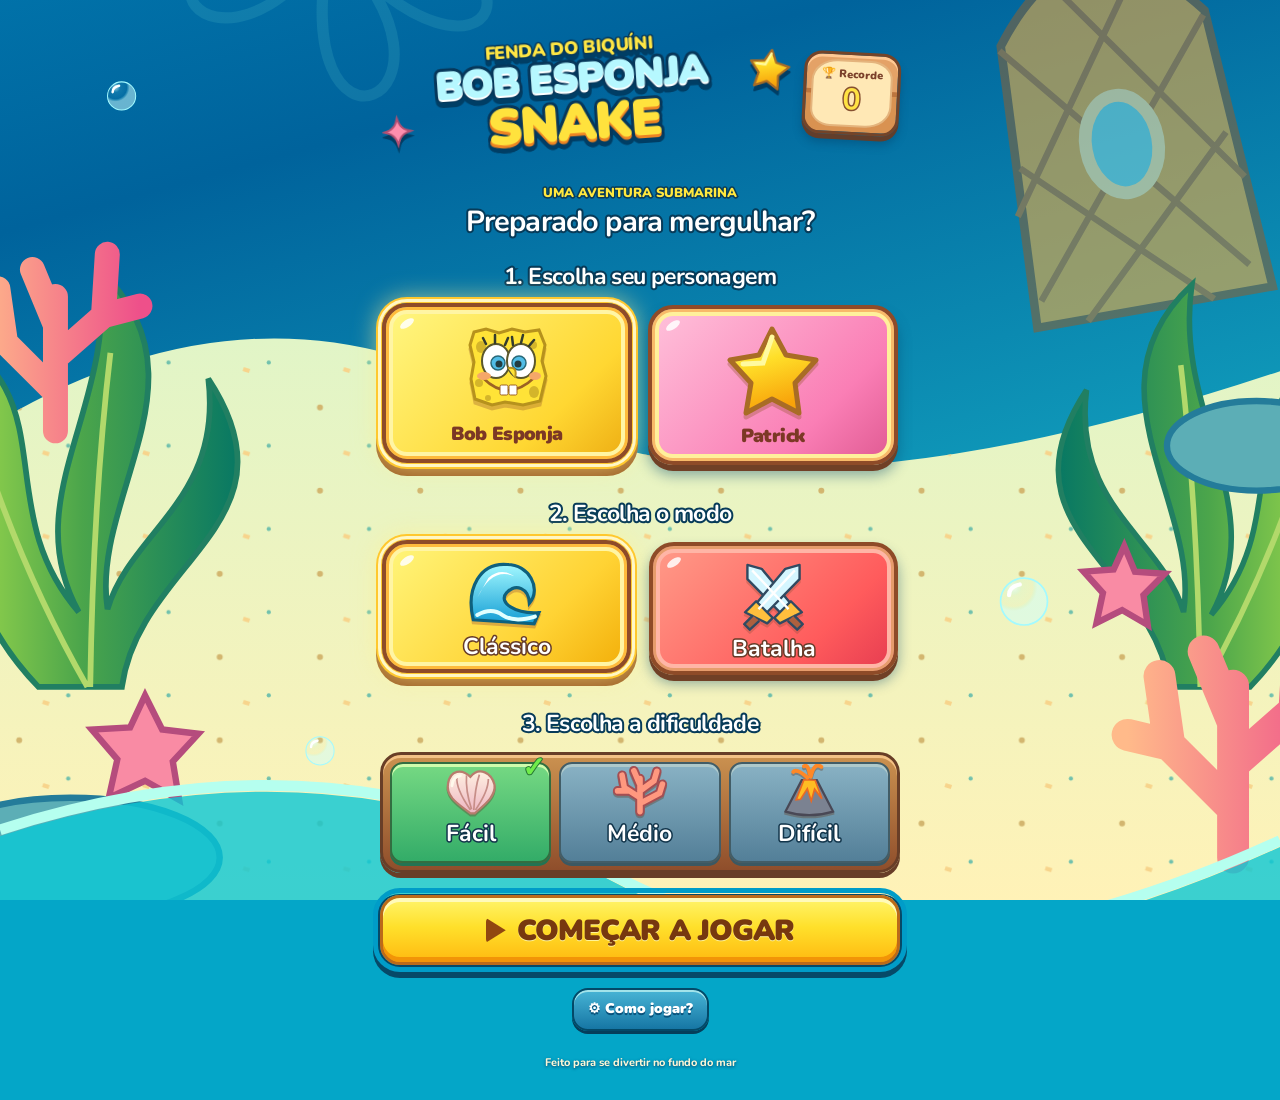
==== commit bc4519ec: "Redesign mobile game UI and publish Android 1.1" ====
--- a/megabrain/index.html
+++ b/megabrain/index.html
@@ -2,14 +2,14 @@
 <html lang="pt-BR">
 <head>
   <meta charset="UTF-8">
-  <meta name="viewport" content="width=device-width, initial-scale=1.0">
+  <meta name="viewport" content="width=device-width, initial-scale=1, viewport-fit=cover">
   <title>Bob Esponja Snake</title>
   <link rel="stylesheet" href="style.css">
 </head>
 <body>
   <main class="app">
     <header class="topbar">
-      <div class="brand"><span class="bubble">✦</span><div><p class="eyebrow">FENDA DO BIQUÍNI</p><h1>BOB ESPONJA <span>SNAKE</span></h1></div></div>
+      <div class="brand"><div><p class="eyebrow">FENDA DO BIQUÍNI</p><h1>BOB ESPONJA<span>SNAKE</span></h1></div><svg class="art brand-star" aria-hidden="true"><use href="assets/icons.svg#star"></use></svg></div>
       <div class="best"><span id="bestLabel">🏆 Recorde</span> <strong id="best">0</strong></div>
     </header>
 
@@ -17,7 +17,7 @@
       <div class="intro">
         <div class="sun-rays"></div>
         <p class="eyebrow">UMA AVENTURA SUBMARINA</p>
-        <h2>Preparado para<br><span>mergulhar?</span></h2>
+        <h2>Preparado para mergulhar?</h2>
         <p>Coma hambúrgueres, cresça e desvie dos obstáculos!</p>
         <div class="sea-icons" aria-hidden="true">🫧　🪸　🐚　🫧</div>
       </div>
@@ -25,27 +25,27 @@
         <h3>1. Escolha seu personagem</h3>
         <div class="character-options">
           <button class="character selected" data-character="bob" aria-pressed="true">
-            <span class="avatar bob">🧽</span><strong>Bob Esponja</strong><small>O otimista da Fenda</small>
+            <span class="avatar bob"><svg class="art " aria-hidden="true"><use href="assets/icons.svg#sponge"></use></svg></span><strong>Bob Esponja</strong><small>O otimista da Fenda</small>
           </button>
           <button class="character" data-character="patrick" aria-pressed="false">
-            <span class="avatar patrick">⭐</span><strong>Patrick</strong><small>O amigo estrela-do-mar</small>
+            <span class="avatar patrick"><svg class="art " aria-hidden="true"><use href="assets/icons.svg#star"></use></svg></span><strong>Patrick</strong><small>O amigo estrela-do-mar</small>
           </button>
-          <button class="character" data-character="sandy" aria-pressed="false" hidden><span class="avatar">🐿️</span><strong>Sandy Bochechas</strong><small>Karate</small></button>
+          <button class="character" data-character="sandy" aria-pressed="false" hidden><span class="avatar sandy"><svg class="art " aria-hidden="true"><use href="assets/icons.svg#sandy"></use></svg></span><strong>Sandy Bochechas</strong><small>Karate</small></button>
         </div>
         <h3>2. Escolha o modo</h3>
         <div class="mode-options">
-          <button class="mode-choice selected" data-mode="classic" aria-pressed="true"><strong>🌊 Clássico</strong><small>Explore e enfrente Plankton a cada 200 pontos</small></button>
-          <button class="mode-choice" data-mode="battle" aria-pressed="false"><strong>⚔ Batalha</strong><small>Ondas de inimigos cada vez mais agressivos</small></button>
+          <button class="mode-choice selected" data-mode="classic" aria-pressed="true"><svg class="art " aria-hidden="true"><use href="assets/icons.svg#wave"></use></svg><strong>Clássico</strong><small>Explore e enfrente Plankton a cada 200 pontos</small></button>
+          <button class="mode-choice" data-mode="battle" aria-pressed="false"><svg class="art " aria-hidden="true"><use href="assets/icons.svg#swords"></use></svg><strong>Batalha</strong><small>Ondas de inimigos cada vez mais agressivos</small></button>
         </div>
         <h3>3. Escolha a dificuldade</h3>
         <div class="difficulty-options">
-          <button class="difficulty selected" data-difficulty="easy" aria-pressed="true"><span>🐚</span><div><strong>Fácil</strong><small>Mais lento · Poucos obstáculos</small></div><i>✓</i></button>
+          <button class="difficulty selected" data-difficulty="easy" aria-pressed="true"><span><svg class="art " aria-hidden="true"><use href="assets/icons.svg#shell"></use></svg></span><div><strong>Fácil</strong><small>Mais lento · Poucos obstáculos</small></div><i>✓</i></button>
           <button id="tutorialDifficultyBtn" class="difficulty tutorial-entry hidden" type="button"><span>🎓</span><div><strong>Tutorial modo batalha</strong><small>Treino guiado com Bob · sem perder vidas</small></div><i>✓</i></button>
-          <button class="difficulty" data-difficulty="medium" aria-pressed="false"><span>🪸</span><div><strong>Médio</strong><small>Velocidade moderada · Mais obstáculos</small></div><i>✓</i></button>
-          <button class="difficulty" data-difficulty="hard" aria-pressed="false"><span>🌋</span><div><strong>Difícil</strong><small>Mais rápido · Muitos obstáculos</small></div><i>✓</i></button>
+          <button class="difficulty" data-difficulty="medium" aria-pressed="false"><span><svg class="art " aria-hidden="true"><use href="assets/icons.svg#coral"></use></svg></span><div><strong>Médio</strong><small>Velocidade moderada · Mais obstáculos</small></div><i>✓</i></button>
+          <button class="difficulty" data-difficulty="hard" aria-pressed="false"><span><svg class="art " aria-hidden="true"><use href="assets/icons.svg#volcano"></use></svg></span><div><strong>Difícil</strong><small>Mais rápido · Muitos obstáculos</small></div><i>✓</i></button>
         </div>
-        <button id="startBtn" class="primary">▶ COMEÇAR A JOGAR</button>
-        <button id="howBtn" class="text-button" aria-expanded="false" aria-controls="howText">Como jogar?</button>
+        <button id="startBtn" class="primary">COMEÇAR A JOGAR</button>
+        <button id="howBtn" class="text-button" aria-expanded="false" aria-controls="howText">⚙ Como jogar?</button>
         <button id="tutorialMenuBtn" class="text-button hidden" type="button" aria-expanded="false" aria-controls="tutorialPreview">Tutorial modo batalha</button>
         <section id="tutorialPreview" class="how-text hidden" aria-label="Tutorial ilustrado da Batalha"><div id="tutorialCards"></div><button id="startTutorialBtn" class="primary" type="button">COMEÇAR TUTORIAL JOGÁVEL</button></section>
         <div id="howText" class="how-text hidden">
@@ -68,31 +68,33 @@
     </section>
 
     <section id="game" class="panel game-panel hidden">
+      <div class="game-logo" aria-hidden="true"><span>FENDA DO BIQUÍNI</span><strong>BOB ESPONJA <b>SNAKE</b></strong></div>
       <div class="game-head">
-        <div><p class="eyebrow">PERSONAGEM</p><strong id="playingAs">Bob Esponja</strong></div>
-        <div class="stat"><small>PONTUAÇÃO</small><strong id="score">0</strong></div>
-        <div class="stat"><small>DIFICULDADE</small><strong id="level">Fácil</strong></div>
+        <div class="player-plaque"><span class="player-portrait"><svg class="art portrait-bob" aria-hidden="true"><use href="assets/icons.svg#sponge"></use></svg><svg class="art portrait-patrick" aria-hidden="true"><use href="assets/icons.svg#star"></use></svg><svg class="art portrait-sandy" aria-hidden="true"><use href="assets/icons.svg#sandy"></use></svg></span><strong id="playingAs">Bob Esponja</strong></div>
+        <div class="stat score-medal"><small>Pontos</small><strong id="score">0</strong></div>
+        <div class="stat difficulty-badge"><small>Dificuldade</small><span class="level-art"><svg class="art level-easy" aria-hidden="true"><use href="assets/icons.svg#shell"></use></svg><svg class="art level-medium" aria-hidden="true"><use href="assets/icons.svg#coral"></use></svg><svg class="art level-hard" aria-hidden="true"><use href="assets/icons.svg#volcano"></use></svg></span><strong id="level">Fácil</strong></div>
         <div class="game-actions"><button id="headerMenuBtn" class="menu-return" type="button">Voltar ao menu</button><button id="pauseBtn" class="small-button" aria-label="Pausar jogo">II</button></div>
       </div>
       <div class="status-bar">
         <span id="foodHint" class="food-hint" role="status"></span>
         <span class="boss-panel"><span id="bossStatus" role="status"></span><progress id="bossHealth" max="3" value="3" aria-label="Vida do Plankton" hidden></progress></span>
       </div>
-      <div class="board-wrap">
+      <div class="board-stage"><div class="board-wrap">
         <span id="powerStatus" class="power-hud" data-corner="top-left" role="status" hidden></span>
         <span id="trainingObjective" class="training-objective" hidden></span>
         <span id="abilityKeyHint" class="ability-key-hint" hidden>pressione C</span>
         <canvas id="board" width="600" height="420" aria-label="Tabuleiro do jogo Snake"></canvas>
         <div id="overlay" class="overlay hidden"><div class="overlay-card"><div id="overlayIcon" class="overlay-icon">⏸️</div><h2 id="overlayTitle">Jogo pausado</h2><div class="pause-start-actions"><button id="pauseFullscreenBtn" class="secondary" type="button">⛶ Tela cheia</button><button id="resumeBtn" class="primary">CONTINUAR</button></div><div id="overlayText">Respire fundo, mergulhador!</div><div class="audio-controls" role="group" aria-label="Controles de áudio"><button id="muteMusicBtn" class="audio-toggle" type="button" aria-pressed="false">🔇 Silenciar música</button><button id="muteEffectsBtn" class="audio-toggle" type="button" aria-pressed="false">🔇 Silenciar sons</button><button id="muteAllBtn" class="audio-toggle" type="button" aria-pressed="false">🔇 Silenciar tudo</button></div><button id="restartBtn" class="secondary">RECOMEÇAR</button><button id="menuBtn" class="text-button">Voltar ao menu</button></div></div>
       </div>
-      <div class="game-footer"><span>🍔 Hambúrguer = +10 pontos</span><span>Bordas livres ↔ ↕ · Esc = pausar</span></div>
+      </div>
+      <div class="game-footer"><span>🍔 Hambúrguer = +10 pontos</span><span>Bordas livres ↔ ↕</span></div>
       <button id="abilityBtn" class="secondary" type="button" hidden>Power · Pronto</button>
       <div class="touch-controls" aria-label="Controles direcionais">
-        <button data-dir="up" aria-label="Cima">▲</button>
-        <div><button data-dir="left" aria-label="Esquerda">◀︎</button><button data-dir="down" aria-label="Baixo">▼</button><button data-dir="right" aria-label="Direita">▶︎</button></div>
+        <button data-dir="up" aria-label="Cima"><svg class="art" aria-hidden="true"><use href="assets/icons.svg#arrow"></use></svg></button>
+        <div><button data-dir="left" aria-label="Esquerda"><svg class="art" aria-hidden="true"><use href="assets/icons.svg#arrow"></use></svg></button><button data-dir="down" aria-label="Baixo"><svg class="art" aria-hidden="true"><use href="assets/icons.svg#arrow"></use></svg></button><button data-dir="right" aria-label="Direita"><svg class="art" aria-hidden="true"><use href="assets/icons.svg#arrow"></use></svg></button></div>
       </div>
     </section>
-    <footer>🌊 Feito para se divertir no fundo do mar <span>•</span> HTML · CSS · JavaScript</footer>
+    <footer>Feito para se divertir no fundo do mar</footer>
   </main>
   <script src="script.js"></script>
   <script src="tutorial.js"></script>
--- a/megabrain/style.css
+++ b/megabrain/style.css
@@ -1,279 +1,1629 @@
-@import url('https://fonts.googleapis.com/css2?family=Nunito:wght@400;600;700;800;900&display=swap');
-:root{--navy:#063b68;--blue:#087cae;--aqua:#45d9e9;--yellow:#ffdf38;--cream:#fff7d8;--ink:#082d4b;--coral:#ff7f92}
-*{box-sizing:border-box}
-body{margin:0;min-height:100vh;font-family:'Nunito',system-ui,sans-serif;color:var(--ink);background:radial-gradient(circle at 12% 15%,#69f0e4 0,transparent 24%),radial-gradient(circle at 90% 85%,#147dbb 0,transparent 28%),linear-gradient(140deg,#0cb6d0,#0874b3 55%,#064578);padding:22px;overflow-x:hidden}
-body:before{content:"";position:fixed;inset:0;pointer-events:none;opacity:.17;background-image:radial-gradient(circle at 30px 40px,transparent 8px,#fff 9px,transparent 10px),radial-gradient(circle at 90px 110px,transparent 15px,#fff 16px,transparent 17px);background-size:145px 160px}
-.app{max-width:1040px;margin:auto;position:relative;z-index:1}
-.topbar{display:flex;align-items:center;justify-content:space-between;margin:0 0 18px;color:white;gap:12px}
-.brand{display:flex;align-items:center;gap:12px}.bubble{display:grid;place-items:center;width:52px;height:52px;border-radius:18px;background:var(--yellow);color:#075080;font-size:27px;box-shadow:0 5px 0 #b9a32a;transform:rotate(-7deg)}
-.eyebrow{font-size:10px;font-weight:900;letter-spacing:2px;margin:0 0 3px;opacity:.8}.brand h1{font-size:clamp(19px,4vw,30px);line-height:1;margin:0;font-weight:1000;letter-spacing:-1px;text-shadow:0 3px 0 #06466f}.brand h1 span{color:var(--yellow)}
-.best{background:#063e68a8;border:1px solid #ffffff50;padding:10px 14px;border-radius:14px;font-size:13px;white-space:nowrap}.best strong{color:var(--yellow);margin-left:6px;font-size:17px}
-.panel{border:3px solid #ffffff9c;border-radius:24px;overflow:hidden;box-shadow:0 18px 45px #032d4b4d;background:var(--cream)}
-.menu-panel{display:grid;grid-template-columns:.82fr 1.18fr;min-height:650px}
-.intro{position:relative;overflow:hidden;padding:36px 30px;background:linear-gradient(160deg,#20cce0,#0875b2 67%,#075184);color:white;display:flex;flex-direction:column;justify-content:center}
-.intro:after{content:"";position:absolute;bottom:-80px;left:-50px;width:350px;height:230px;border-radius:50%;background:#ffe28a;opacity:.9;box-shadow:0 -16px 0 #ffce68}
-.intro>*{position:relative;z-index:1}.intro .eyebrow{color:#ffeb76}.intro h2{font-size:clamp(34px,5vw,52px);line-height:1.02;margin:8px 0 15px;font-weight:1000;letter-spacing:-2px}.intro h2 span{color:var(--yellow);text-shadow:0 3px 0 #a77c00}.intro>p:not(.eyebrow){line-height:1.6;max-width:300px;font-weight:700}.sea-icons{font-size:25px;margin-top:25px}.sun-rays{position:absolute;top:40px;right:15px;width:110px;height:110px;border:2px solid #ffffff30;border-radius:50%;box-shadow:0 0 0 14px #ffffff0c,0 0 0 28px #ffffff08}
-.choices{padding:28px clamp(18px,3vw,34px);background:#fff9e7}.choices h3{font-size:15px;margin:0 0 12px;font-weight:1000}.character-options{display:grid;grid-template-columns:1fr 1fr;gap:12px;margin-bottom:24px}
-.character{border:2px solid #e6d9b5;background:white;border-radius:17px;padding:13px 8px 12px;cursor:pointer;color:var(--ink);display:flex;flex-direction:column;align-items:center;gap:3px;transition:.15s}.character:hover,.difficulty:hover{transform:translateY(-2px)}.character.selected{border-color:#f1c900;background:#fff4a7;box-shadow:0 0 0 3px #ffdf383d}.avatar{width:70px;height:70px;border-radius:22px;display:grid;place-items:center;font-size:42px;margin-bottom:6px}.bob{background:#ffdf38}.patrick{background:#ffd1d9}.character strong{font-size:13px;font-weight:1000}.character small{font-size:10px;color:#527087}
-.difficulty-options{display:grid;gap:8px;margin-bottom:17px}.difficulty{display:flex;align-items:center;gap:12px;text-align:left;width:100%;border:2px solid #e5ddc7;border-radius:13px;padding:9px 12px;background:white;color:var(--ink);cursor:pointer;transition:.15s}.difficulty>span{width:37px;height:37px;display:grid;place-items:center;border-radius:11px;background:#e8f8f6;font-size:21px}.difficulty div{display:flex;flex-direction:column;flex:1}.difficulty strong{font-size:13px;font-weight:1000}.difficulty small{font-size:11px;color:#5d7181}.difficulty i{font-style:normal;opacity:0;color:#07895d;font-weight:1000}.difficulty.selected{border-color:#1ca77a;background:#edfff4}.difficulty.selected i{opacity:1}
-.primary,.secondary{border:0;border-radius:13px;width:100%;padding:14px 12px;font:1000 14px 'Nunito',sans-serif;cursor:pointer;transition:.15s}.primary{background:var(--yellow);color:#153954;box-shadow:0 4px 0 #c2a21b}.primary:hover{filter:brightness(1.04);transform:translateY(-1px)}.primary:active{transform:translateY(2px);box-shadow:0 1px 0 #c2a21b}.text-button{display:block;background:transparent;border:0;color:#147da0;font:900 12px 'Nunito',sans-serif;cursor:pointer;margin:13px auto 0}.how-text{background:#e8f7f7;border-radius:10px;padding:10px 12px;font-size:12px;line-height:1.5;margin:10px 0 0}
-.hidden{display:none!important}
-.game-panel{padding:20px;background:#fff9e7}.game-head{display:flex;align-items:center;gap:15px;margin-bottom:15px}.game-head>div:first-child{flex:1}.game-head strong{font-size:16px;font-weight:1000}.game-head .eyebrow{color:#678096}.stat{background:#e8f6f6;border-radius:12px;padding:8px 13px;min-width:94px}.stat small{display:block;font-size:9px;font-weight:1000;letter-spacing:1px;color:#557589}.stat strong{font-size:20px;color:#087ba6}.small-button{border:0;background:#0b507a;color:white;border-radius:12px;width:42px;height:42px;font-size:20px;cursor:pointer}
-.board-wrap{position:relative;border:5px solid #f2cd58;border-radius:15px;overflow:hidden;background:#0879b3;box-shadow:inset 0 0 0 3px #ffedaa}
-canvas{display:block;width:100%;height:auto;aspect-ratio:10/7}
-.overlay{position:absolute;inset:0;background:#063c68b8;display:grid;place-items:center;padding:18px;backdrop-filter:blur(3px)}.overlay-card{width:min(330px,100%);padding:24px;background:#fff9e7;border:3px solid #ffe16b;border-radius:20px;text-align:center;box-shadow:0 12px 30px #032d4b60}.overlay-icon{font-size:40px}.overlay h2{margin:5px 0;font-size:26px}.overlay p{font-size:13px;color:#597184}.secondary{background:#dff4f5;color:#07547b;box-shadow:none;margin-top:10px}.overlay .text-button{margin-top:12px}
-.game-footer{display:flex;justify-content:space-between;gap:10px;font-size:11px;font-weight:800;color:#577488;padding:12px 2px 0}.touch-controls{display:none;align-items:center;flex-direction:column;gap:5px;margin:16px auto 0}.touch-controls>div{display:flex;gap:7px}.touch-controls button{border:0;border-radius:12px;width:48px;height:43px;background:#0b507a;color:white;font-size:19px;box-shadow:0 3px 0 #043b5b;touch-action:manipulation}
-footer{text-align:center;color:#e5fbff;font-size:11px;font-weight:700;padding:18px 0 0}footer span{margin:0 6px;color:var(--yellow)}
-@media(max-width:720px){body{padding:12px}.menu-panel{grid-template-columns:1fr}.intro{padding:25px 23px;min-height:235px}.intro h2{font-size:39px}.intro:after{width:250px;height:110px;bottom:-60px}.sea-icons{margin-top:0}.choices{padding:23px 18px}.game-panel{padding:11px}.game-head{gap:7px}.stat{padding:7px 8px;min-width:75px}.stat strong{font-size:17px}.stat small{font-size:8px}.game-head strong{font-size:13px}.small-button{width:37px;height:37px}.touch-controls{display:flex}.game-footer{font-size:10px}.brand h1{font-size:20px}.bubble{width:43px;height:43px}.best{padding:8px;font-size:11px}}
-/* Painel de poderes e guia acessível também fora da tela cheia. */
-.status-bar{display:flex;flex-wrap:wrap;justify-content:space-between;gap:5px 12px;font-size:12px;font-weight:900;color:#07547b;margin:0 0 10px;min-height:20px}
-.burger-guide{list-style:none;padding:0;display:grid;gap:12px}
-.burger-guide li{display:flex;gap:10px;align-items:center}
-.burger-guide li>span{display:grid;place-items:center;flex:0 0 32px;height:28px;background:var(--burger);color:#112c49;border:2px solid #082d4b;border-radius:10px;font-weight:1000;font-size:17px}
-.how-text p{line-height:1.6}
-#game:is(:fullscreen,.fallback-fullscreen) .status-bar{position:absolute;left:10px;right:10px;bottom:10px;z-index:2;color:white;text-shadow:0 2px 3px #00192c;pointer-events:none;max-width:calc(100% - 180px)}
-
-/* Console portátil: o direcional tem espaço próprio, sem cobrir o mapa. */
-@media(max-width:900px),(pointer:coarse){
-  #game:is(:fullscreen,.fallback-fullscreen){
-    --pad-size:clamp(54px,8.8dvh,76px);
-    --control-height:calc(var(--pad-size)*3 + 34px);
-    background:linear-gradient(140deg,#07577a,#092d4b 65%,#041a2c) !important;
-    box-shadow:inset 0 0 0 5px #38bfd070,inset 0 -12px 0 #02121f;
-  }
-  #game:is(:fullscreen,.fallback-fullscreen) .board-wrap{
-    inset:calc(64px + env(safe-area-inset-top)) 12px calc(var(--control-height) + 48px + env(safe-area-inset-bottom)) !important;
-    border:5px solid #082232 !important;border-radius:12px !important;
-    box-shadow:0 0 0 3px #40c6c5,0 8px 0 #021a2b !important;
-  }
-  #game:is(:fullscreen,.fallback-fullscreen) .game-head{top:max(10px,env(safe-area-inset-top)) !important;left:12px !important;gap:6px;opacity:1}
-  #game:is(:fullscreen,.fallback-fullscreen) .game-head .stat{padding:5px 8px;min-width:64px;background:#d2f1c6;border:2px solid #629987;border-radius:6px}
-  #game:is(:fullscreen,.fallback-fullscreen) .game-head .stat strong{font-family:monospace;color:#214936;font-size:17px}
-  #game:is(:fullscreen,.fallback-fullscreen) #fullscreenBtn{font-size:11px;padding:9px 7px !important;right:10px !important;top:max(12px,env(safe-area-inset-top)) !important;max-width:118px}
-  #game:is(:fullscreen,.fallback-fullscreen) .touch-controls{
-    display:grid !important;grid-template-columns:repeat(3,var(--pad-size));grid-template-rows:repeat(3,var(--pad-size));
-    gap:0;left:50% !important;right:auto !important;bottom:calc(18px + env(safe-area-inset-bottom)) !important;
-    transform:translateX(-50%);opacity:1 !important;filter:drop-shadow(0 7px 0 #021421);
-  }
-  #game:is(:fullscreen,.fallback-fullscreen) .touch-controls>div{display:contents}
-  #game:is(:fullscreen,.fallback-fullscreen) .touch-controls:before{content:'✦';grid-column:2;grid-row:2;display:grid;place-items:center;background:#153e52;color:#42788a;font-size:26px}
-  #game:is(:fullscreen,.fallback-fullscreen) .touch-controls button{
-    width:var(--pad-size) !important;height:var(--pad-size) !important;min-width:48px !important;min-height:48px !important;
-    font-size:clamp(25px,4dvh,36px);background:linear-gradient(#25576b,#14394f);color:#b8ffdf;
-    border:2px solid #4b8193;box-shadow:inset 0 3px 0 #ffffff20;border-radius:10px;
-  }
-  #game:is(:fullscreen,.fallback-fullscreen) .touch-controls button:active{background:#47c8b0;color:#082d4b}
-  #game:is(:fullscreen,.fallback-fullscreen) [data-dir=up]{grid-column:2;grid-row:1}
-  #game:is(:fullscreen,.fallback-fullscreen) [data-dir=left]{grid-column:1;grid-row:2}
-  #game:is(:fullscreen,.fallback-fullscreen) [data-dir=right]{grid-column:3;grid-row:2}
-  #game:is(:fullscreen,.fallback-fullscreen) [data-dir=down]{grid-column:2;grid-row:3}
-  #game:is(:fullscreen,.fallback-fullscreen) .status-bar{
-    left:14px;right:14px;bottom:calc(var(--control-height) + 7px + env(safe-area-inset-bottom));
-    max-width:none;justify-content:center;text-align:center;font-size:11px;margin:0;line-height:1.4;
-  }
-  #game:is(:fullscreen,.fallback-fullscreen) .overlay-card{max-height:100%;overflow:auto;padding:12px}
-  #game:is(:fullscreen,.fallback-fullscreen) .overlay-icon{font-size:24px}
-  #game:is(:fullscreen,.fallback-fullscreen) .overlay h2{font-size:19px}
-  #game:is(:fullscreen,.fallback-fullscreen) .overlay .primary,
-  #game:is(:fullscreen,.fallback-fullscreen) .overlay .secondary{padding:10px}
-}
-/* Se a pessoa girar o aparelho, os controles continuam disponíveis à direita. */
-@media(max-height:500px) and (orientation:landscape){
-  #game:is(:fullscreen,.fallback-fullscreen){--pad-size:58px}
-  #game:is(:fullscreen,.fallback-fullscreen) .board-wrap{inset:64px 210px 14px 12px !important}
-  #game:is(:fullscreen,.fallback-fullscreen) .touch-controls{left:auto !important;right:16px !important;bottom:35px !important;transform:none}
-  #game:is(:fullscreen,.fallback-fullscreen) .status-bar{left:auto;right:10px;bottom:auto;top:70px;width:185px}
-}
-
-/* A resolução física é ajustada pelo renderer; o mapa mantém proporção 30:21. */
-.board-wrap{width:min(100%,610px);margin-inline:auto}
-#game.game-panel:is(:fullscreen,.fallback-fullscreen) .board-wrap{
-  inset:auto !important;left:var(--map-left,14px) !important;top:var(--map-top,130px) !important;
-  width:var(--map-width,calc(100% - 28px)) !important;height:var(--map-height,240px) !important;
-  margin:0 !important;background:#063f62;
-}
-#game.game-panel:is(:fullscreen,.fallback-fullscreen){background:radial-gradient(ellipse at 50% 35%,#117e91,#05293f 75%) !important}
-.status-bar{align-items:start}
-#powerStatus{display:flex;flex-wrap:wrap;gap:6px;font-size:11px}
-.effect-badge{position:relative;display:grid;gap:2px;min-width:145px;flex:1;padding:7px 10px 10px;background:#082c45;border:1px solid var(--effect-color);border-left:5px solid var(--effect-color);border-radius:9px;color:white;box-shadow:0 3px 9px #001b2b35;text-shadow:none}
-.effect-badge strong{font-size:12px;color:var(--effect-color);line-height:1.3}
-.effect-badge>span{font-size:10px;font-weight:900;letter-spacing:.4px}
-.effect-badge progress{position:absolute;bottom:0;left:0;width:100%;height:4px;border:0;appearance:none;background:#ffffff20;border-radius:0 0 8px 8px;overflow:hidden}
-.effect-badge progress::-webkit-progress-bar{background:#ffffff20}
-.effect-badge progress::-webkit-progress-value{background:var(--effect-color)}
-.effect-badge progress::-moz-progress-bar{background:var(--effect-color)}
-#bossStatus{font-size:11px;line-height:1.4}
-#game.game-panel:is(:fullscreen,.fallback-fullscreen) .status-bar{
-  top:calc(67px + env(safe-area-inset-top));bottom:auto;left:14px;right:14px;
-  max-width:none;display:grid;grid-template-columns:1fr;gap:5px;color:#d5fff0;margin:0;
-  text-align:left;justify-content:start;pointer-events:none;
-}
-#game.game-panel:is(:fullscreen,.fallback-fullscreen) #powerStatus{justify-content:center}
-#game.game-panel:is(:fullscreen,.fallback-fullscreen) #bossStatus{text-align:center}
-.touch-controls,.touch-controls button{touch-action:none !important;user-select:none;-webkit-user-select:none}
-.touch-controls button.pressed{background:#47c8b0 !important;color:#082d4b !important;box-shadow:inset 0 3px 7px #00334480 !important}
-@media(pointer:fine) and (min-width:901px){
-  #game.game-panel:is(:fullscreen,.fallback-fullscreen) .touch-controls{display:none !important}
-  #game.game-panel:is(:fullscreen,.fallback-fullscreen) #powerStatus{max-width:1000px;margin:auto;width:100%}
-}
-@media(max-width:900px),(pointer:coarse){
-  #game.game-panel:is(:fullscreen,.fallback-fullscreen) #powerStatus{display:grid;grid-template-columns:repeat(2,minmax(0,1fr));width:100%}
-  #game.game-panel:is(:fullscreen,.fallback-fullscreen) #powerStatus:not(:has(.effect-badge)){display:block}
-  #game.game-panel:is(:fullscreen,.fallback-fullscreen) .effect-badge{min-width:0;padding:5px 7px 8px}
-  #game.game-panel:is(:fullscreen,.fallback-fullscreen) .effect-badge strong{font-size:11px}
-  #game.game-panel:is(:fullscreen,.fallback-fullscreen) .effect-badge>span{font-size:10px}
-}
-@media(max-height:500px) and (orientation:landscape){
-  #game.game-panel:is(:fullscreen,.fallback-fullscreen) .status-bar{left:auto;right:10px;top:70px;width:185px}
-  #game.game-panel:is(:fullscreen,.fallback-fullscreen) #powerStatus{display:flex;max-height:100px;overflow-y:auto}
-  #game.game-panel:is(:fullscreen,.fallback-fullscreen) .effect-badge{min-width:100%;padding:2px 4px 5px}
-  #game.game-panel:is(:fullscreen,.fallback-fullscreen) .touch-controls{bottom:12px !important;--pad-size:54px}
-}
-/* Setas vetoriais: aparência consistente, sem conversão em emojis. */
-.touch-controls button{display:grid;place-items:center;font-size:0 !important}
-.touch-controls button::before{content:'';display:block;width:clamp(20px,3dvh,30px);height:clamp(20px,3dvh,30px);background:currentColor;clip-path:polygon(50% 0,100% 100%,0 100%)}
-.touch-controls [data-dir=left]::before{transform:rotate(-90deg)}
-.touch-controls [data-dir=right]::before{transform:rotate(90deg)}
-.touch-controls [data-dir=down]::before{transform:rotate(180deg)}
-
-/* A dica do hambúrguer e a vida do inimigo ficam fora da área jogável. */
-.food-hint{display:block;width:100%;padding:5px 8px;border-left:4px solid var(--food-color,#f5a62a);border-radius:6px;background:#062a42;color:#fff;font-size:11px;font-weight:900;line-height:1.35;text-shadow:none;pointer-events:none}
-.boss-panel{display:grid;justify-items:center;gap:3px;width:100%}
-#bossHealth{display:block;appearance:none;width:min(220px,100%);height:8px;border:1px solid #c4fb8b;border-radius:8px;overflow:hidden;background:#183621;box-shadow:0 0 5px #9be05a40}
-#bossHealth[hidden]{display:none}
-#bossHealth::-webkit-progress-bar{background:#183621}
-#bossHealth::-webkit-progress-value{background:linear-gradient(90deg,#65a923,#c9ff77);transition:width .18s ease-out}
-#bossHealth::-moz-progress-bar{background:linear-gradient(90deg,#65a923,#c9ff77)}
-#game.game-panel:is(:fullscreen,.fallback-fullscreen) .food-hint{max-width:1000px;justify-self:center}
-@media(max-width:900px),(pointer:coarse){
-  #game.game-panel:is(:fullscreen,.fallback-fullscreen){--pad-size:clamp(54px,8dvh,68px)}
-  #game.game-panel:is(:fullscreen,.fallback-fullscreen) .touch-controls{bottom:calc(56px + env(safe-area-inset-bottom)) !important}
-  #game.game-panel:is(:fullscreen,.fallback-fullscreen) .board-wrap{border-width:3px !important}
-  #game.game-panel:is(:fullscreen,.fallback-fullscreen) .status-bar{left:8px;right:8px;gap:4px}
-  #game.game-panel:is(:fullscreen,.fallback-fullscreen) #powerStatus:not(:has(.effect-badge)){font-size:9px}
-  #game.game-panel:is(:fullscreen,.fallback-fullscreen) .effect-badge{padding:3px 5px 6px;gap:1px}
-  #game.game-panel:is(:fullscreen,.fallback-fullscreen) .effect-badge strong{font-size:10px}
-}
-@media(max-height:500px) and (orientation:landscape){
-  #game.game-panel:is(:fullscreen,.fallback-fullscreen) .touch-controls{bottom:calc(36px + env(safe-area-inset-bottom)) !important;--pad-size:54px}
-  #game.game-panel:is(:fullscreen,.fallback-fullscreen) .status-bar{left:auto;right:6px;width:170px;gap:3px}
-  #game.game-panel:is(:fullscreen,.fallback-fullscreen) .food-hint{font-size:10px;padding:3px 5px}
-}
-
-/* A altura do HUD externo é constante: coletar/expirar poderes não desloca o mapa. */
-#game .status-bar{height:88px;min-height:88px;max-height:88px;display:grid;grid-template-columns:1fr;align-content:start;gap:4px}
-#game .status-bar .food-hint{align-self:start}
-#game.game-panel .board-wrap #powerStatus.power-hud{
-  position:absolute;z-index:2;display:grid !important;grid-template-columns:repeat(2,minmax(0,1fr));
-  width:min(76%,320px) !important;max-width:76% !important;max-height:none !important;
-  gap:4px;margin:0 !important;overflow:visible;pointer-events:none;user-select:none;
-}
-#game.game-panel .board-wrap #powerStatus.power-hud[hidden]{display:none !important}
-.power-hud[data-corner=top-left]{top:6px;left:6px;right:auto;bottom:auto}
-.power-hud[data-corner=top-right]{top:6px;right:6px;left:auto;bottom:auto}
-.power-hud[data-corner=bottom-left]{bottom:6px;left:6px;right:auto;top:auto}
-.power-hud[data-corner=bottom-right]{bottom:6px;right:6px;left:auto;top:auto}
-#game.game-panel .board-wrap .power-hud .effect-badge{
-  min-width:0;min-height:0;padding:4px 6px 7px;gap:1px;border-width:1px;border-left-width:3px;
-  background:#082c45b8;box-shadow:none;pointer-events:none;
-}
-#game .power-hud .effect-badge:only-child{grid-column:1/-1}
-#game.game-panel .board-wrap .power-hud .effect-badge strong{font-size:10px;line-height:1.2}
-#game.game-panel .board-wrap .power-hud .effect-badge>span{font-size:9px;line-height:1.2}
-#game .power-hud .effect-badge progress{height:2px}
-.board-wrap>.overlay{z-index:5}
-/* A mudança de dígitos do recorde também não pode quebrar o cabeçalho mobile. */
-@media(max-width:720px){
-  .brand{min-width:0}
-  .brand h1{white-space:nowrap}
-  .brand h1 span{display:block}
-  .best strong{display:inline-block;min-width:4ch;font-variant-numeric:tabular-nums}
-}
-#game.game-panel .board-wrap .power-hud .effect-badge{display:flex;align-items:center;justify-content:space-between;gap:3px;padding:4px 5px 6px}
-#game.game-panel .board-wrap .power-hud .effect-badge strong{font-size:10px;white-space:nowrap}
-#game.game-panel .board-wrap .power-hud .effect-badge>span{font-size:8px;white-space:nowrap;letter-spacing:0}
-/* Indicadores maiores, sempre no mesmo canto, com até três efeitos ativos. */
-#game.game-panel .board-wrap #powerStatus.power-hud{
-  top:8px;left:8px;right:auto;bottom:auto;grid-template-columns:1fr;
-  width:min(90%,440px) !important;max-width:calc(100% - 16px) !important;gap:5px;
-}
-#game.game-panel .board-wrap .power-hud .effect-badge{padding:7px 9px 9px;background:#062a42d9}
-#game.game-panel .board-wrap .power-hud .effect-badge strong{font-size:14px}
-#game.game-panel .board-wrap .power-hud .effect-badge>span{font-size:11px}
-#game .power-hud .effect-badge progress{height:3px}
-@media(max-width:900px),(pointer:coarse){
-  #game .board-wrap{width:min(84%,520px)}
-  #game.game-panel .board-wrap .power-hud .effect-badge{padding:5px 7px 7px}
-  #game.game-panel .board-wrap .power-hud .effect-badge strong{font-size:11px}
-  #game.game-panel .board-wrap .power-hud .effect-badge>span{font-size:10px}
-}
-
-/* Mobile: menos células, sem encolher a área visual disponível para jogar. */
-@media(max-width:900px),(pointer:coarse){
-  #game .board-wrap{width:min(100%,610px)}
-}
-
-/* Pausa à direita e saída de tela cheia ao lado, sem sobrepor os controles. */
-#game.game-panel:is(:fullscreen,.fallback-fullscreen) .game-head{right:max(10px,env(safe-area-inset-right)) !important}
-#game.game-panel:is(:fullscreen,.fallback-fullscreen) #pauseBtn{margin-left:auto;flex-shrink:0}
-#game.game-panel:is(:fullscreen,.fallback-fullscreen) #fullscreenBtn{right:calc(60px + env(safe-area-inset-right)) !important}
-.audio-toggle{display:block;width:100%;min-height:34px;margin:8px 0 10px;border:1px solid #84bbca;border-radius:10px;background:#e3f2f1;color:#07547b;font:800 12px 'Nunito',sans-serif;cursor:pointer}
-.audio-toggle[aria-pressed=true]{background:#153e56;color:#fff}
-#game.game-panel .board-wrap #powerStatus.power-hud{opacity:.82}
-#game.game-panel .board-wrap .power-hud .effect-badge{background:#062a4280}
-#game.game-panel .board-wrap .power-hud .effect-badge strong,
-#game.game-panel .board-wrap .power-hud .effect-badge>span{text-shadow:0 1px 2px #001d30}
-.audio-controls{display:grid;grid-template-columns:repeat(3,minmax(0,1fr));gap:6px;margin:8px 0 10px}
-.audio-controls .audio-toggle{margin:0;min-height:44px;font-size:11px;line-height:1.3;padding:5px 4px}
-.audio-controls #muteAllBtn{grid-column:auto}
-.mode-options{display:grid;grid-template-columns:1fr 1fr;gap:10px;margin:0 0 20px}
-.mode-choice{display:grid;gap:5px;padding:12px 10px;border:2px solid #d8dbc7;border-radius:13px;background:#fff;color:#082d4b;cursor:pointer;text-align:left}
-.mode-choice.selected{border-color:#0b9d94;background:#ddfff4;box-shadow:0 0 0 2px #0b9d9420}
-.mode-choice small{font-size:11px;line-height:1.4}
-
-.character[hidden],#abilityBtn[hidden]{display:none!important}
-#abilityBtn{touch-action:none;user-select:none;min-height:44px;margin:8px auto;display:block}
-#game:is(:fullscreen,.fallback-fullscreen) #abilityBtn{position:fixed;right:8px;bottom:max(20px,env(safe-area-inset-bottom));z-index:4;width:95px;font-size:11px;padding:8px}
-
-.overlay{grid-template-rows:minmax(0,1fr)}
-.overlay-card{max-height:100%;min-height:0;overflow-y:auto;padding:12px}
-
-.pause-start-actions{display:flex;gap:8px;margin:8px 0}.pause-start-actions button{margin:0;min-height:44px;font-size:12px;padding:8px}
-@media(max-width:900px){.overlay-icon{font-size:24px}.overlay h2{font-size:19px}}
-
-#overlayText{font-size:13px;color:#597184;line-height:1.5;margin:12px 0}.tutorial-list{text-align:left;padding-left:18px;margin:0}.tutorial-list li+li{margin-top:8px}
-
-.game-head{flex-wrap:wrap}.game-actions{display:flex;align-items:center;gap:8px;margin-left:auto;flex-shrink:0}.game-actions #pauseBtn{flex-shrink:0}
-.menu-return{min-height:42px;padding:8px 12px;border:1px solid #77bbc8;border-radius:10px;background:#e3f2f1;color:#07547b;font:900 12px 'Nunito',sans-serif;cursor:pointer;white-space:nowrap}
-#game.game-panel:is(:fullscreen,.fallback-fullscreen) .game-actions{pointer-events:auto}
-#game.game-panel:is(:fullscreen,.fallback-fullscreen) #fullscreenBtn{right:calc(198px + env(safe-area-inset-right)) !important}
-#abilityBtn{min-height:64px;padding:12px 18px;font-size:17px;line-height:1.4;white-space:normal}
-#game.game-panel:is(:fullscreen,.fallback-fullscreen) #abilityBtn{width:260px;min-height:64px;padding:12px 16px;font-size:16px;line-height:1.4;bottom:max(14px,env(safe-area-inset-bottom))}
-@media(max-width:900px),(pointer:coarse){
-  .game-actions{gap:6px}.menu-return{min-height:37px;padding:7px 8px;font-size:11px}
-  #game.game-panel:is(:fullscreen,.fallback-fullscreen) .game-head{flex-wrap:nowrap}
-  #game.game-panel:is(:fullscreen,.fallback-fullscreen) .game-head .stat{width:64px;min-width:0;padding:5px 5px}
-  #game.game-panel:is(:fullscreen,.fallback-fullscreen) .game-head .stat small{letter-spacing:0;font-size:8px}
-  #game.game-panel:is(:fullscreen,.fallback-fullscreen) #fullscreenBtn{width:36px;min-width:36px;height:37px;max-width:36px;font-size:0;padding:5px !important;right:calc(165px + env(safe-area-inset-right)) !important}
-  #game.game-panel:is(:fullscreen,.fallback-fullscreen) #fullscreenBtn:before{content:'⛶';font-size:22px}
-  #game.game-panel.battle-mode:is(:fullscreen,.fallback-fullscreen) .touch-controls{bottom:calc(94px + env(safe-area-inset-bottom)) !important}
-  #game.game-panel:is(:fullscreen,.fallback-fullscreen) #abilityBtn{left:50%;right:auto;transform:translateX(-50%);width:calc(100% - 24px);max-width:420px;min-height:64px;margin:0;bottom:max(14px,env(safe-area-inset-bottom));font-size:16px}
-}
-@media(max-height:500px) and (orientation:landscape){
-  #game.game-panel:is(:fullscreen,.fallback-fullscreen) #abilityBtn{left:auto;right:10px;transform:none;width:184px;font-size:14px}
-}
-
-#abilityBtn{transition:background-color .15s}
-
-@media(max-width:900px),(pointer:coarse){#game.game-panel:is(:fullscreen,.fallback-fullscreen) #fullscreenBtn{display:flex;align-items:center;justify-content:center;line-height:1}}
-@media(max-height:500px) and (orientation:landscape){#game.game-panel.battle-mode:is(:fullscreen,.fallback-fullscreen) .touch-controls{bottom:calc(118px + env(safe-area-inset-bottom)) !important}}
-
-@keyframes ability-prompt{0%,100%{opacity:.3}50%{opacity:.7}}
-@keyframes button-prompt{0%,100%{box-shadow:0 0 0 2px #ffe45c;filter:brightness(1)}50%{box-shadow:0 0 18px 5px #ffe45c;filter:brightness(1.15)}}
-.ability-key-hint{position:absolute;right:12px;top:12px;z-index:3;color:#fff1a0;font-size:clamp(18px,3vw,30px);font-weight:1000;pointer-events:none;animation:ability-prompt 1.2s infinite;text-shadow:0 2px 3px #043447}
-.ability-key-hint[hidden],.training-objective[hidden]{display:none!important}
-#abilityBtn.ability-hint{animation:button-prompt 1.2s infinite}
-.training-objective{position:absolute;bottom:8px;left:8px;right:8px;z-index:3;background:#06384bc9;color:#fff3ac;border-radius:8px;padding:7px 10px;font-size:12px;font-weight:900;pointer-events:none;text-align:center}
-#tutorialCards article{margin:0 0 18px}#tutorialCards svg,#overlayText svg{display:block;width:100%;max-height:100px;margin:8px auto;border-radius:12px}.tutorial-entry strong{color:#087556}
-
-#game.tutorial-mode #level{font-size:14px}#game.tutorial-mode #abilityBtn:disabled{opacity:.55}+@font-face {
+  font-family:Nunito;
+  src:url('assets/Nunito.ttf') format('truetype');
+  font-weight:200 1000;
+  font-display:swap
+}
+:root {
+  --ink:#073b59;
+  --cream:#fff5d6;
+  --yellow:#ffe331;
+  --wood:#a35c30;
+  --outline:#06416a;
+  --safe-top:env(safe-area-inset-top,0px);
+  --safe-bottom:env(safe-area-inset-bottom,0px)
+}
+* {
+  box-sizing:border-box
+}
+html {
+  -webkit-text-size-adjust:100%;
+  background:#007eb3
+}
+body {
+  margin:0;
+  color:white;
+  font-family:Nunito,'Arial Rounded MT Bold',sans-serif;
+  font-weight:900;
+  background:#04a6c8 url('assets/ocean.svg') center bottom/cover fixed;
+  min-height:100vh;
+  min-height:100svh;
+  overflow-x:hidden
+}
+button {
+  font:inherit;
+  cursor:pointer;
+  touch-action:manipulation;
+  -webkit-tap-highlight-color:transparent;
+  color:inherit
+}
+button:focus-visible {
+  outline:3px solid white;
+  outline-offset:5px
+}
+button:disabled {
+  opacity:.6;
+  cursor:default
+}
+svg.art {
+  display:block;
+  width:100%;
+  height:100%;
+  overflow:visible;
+  pointer-events:none
+}
+.hidden,[hidden] {
+  display:none!important
+}
+p,h1,h2,h3 {
+  margin:0
+}
+.app {
+  position:relative;
+  max-width:560px;
+  margin:0 auto;
+  padding:22px 20px 30px
+}
+.topbar {
+  position:relative;
+  display:flex;
+  align-items:center;
+  justify-content:space-between;
+  gap:10px;
+  margin-bottom:16px;
+  min-height:116px
+}
+.brand {
+  position:relative;
+  min-width:0;
+  transform:rotate(-4deg);
+  padding:0 29px 0 0;
+  flex:1;
+  text-align:center;
+  filter:drop-shadow(0 5px 0 #003e65)
+}
+.brand .eyebrow {
+  color:#ffe644;
+  font-size:clamp(12px,3.2vw,18px);
+  -webkit-text-stroke:3px #06375a;
+  paint-order:stroke fill;
+  line-height:1.1;
+  letter-spacing:-.4px
+}
+.brand h1 {
+  font-size:clamp(25px,7vw,40px);
+  font-weight:1000;
+  letter-spacing:-1.8px;
+  line-height:.98;
+  color:#b6f8ff;
+  -webkit-text-stroke:6px #06375a;
+  paint-order:stroke fill;
+  text-shadow:0 2px 0 white
+}
+.brand h1 span {
+  display:block;
+  font-size:1.28em;
+  color:#ffe23d;
+  letter-spacing:-2px;
+  text-shadow:0 3px 0 #ed8423
+}
+.brand .brand-star {
+  position:absolute;
+  width:45px;
+  height:45px;
+  right:0;
+  top:21px;
+  transform:rotate(14deg)
+}
+.brand:after {
+  content:'✦';
+  position:absolute;
+  left:0;
+  bottom:3px;
+  color:#ff8eae;
+  font-size:35px;
+  -webkit-text-stroke:2px #b35073
+}
+.best {
+  position:relative;
+  display:flex;
+  flex-direction:column;
+  align-items:center;
+  justify-content:center;
+  min-width:97px;
+  max-width:120px;
+  gap:0;
+  min-height:83px;
+  padding:11px 9px;
+  background:linear-gradient(#e4a267 0 45%,#bd753e 46% 51%,#d99251 52%);
+  border:3px solid #734429;
+  border-radius:18px;
+  box-shadow:inset 0 3px 0 #ffc994,0 5px 0 #623e2b,0 9px 8px #003c6560;
+  transform:rotate(3deg);
+  text-align:center
+}
+.best:before {
+  content:'';
+  position:absolute;
+  inset:5px;
+  background:#ffe8b5;
+  border:2px solid #e4b47d;
+  border-radius:32% 27% 32% 25%;
+  z-index:0
+}
+.best>* {
+  position:relative
+}
+.best span {
+  font-size:11px;
+  line-height:1.1;
+  color:#7b402a
+}
+.best strong {
+  font-size:30px;
+  line-height:1.2;
+  color:#ffe343;
+  -webkit-text-stroke:3px #865030;
+  paint-order:stroke fill
+}
+.panel {
+  border:0;
+  border-radius:0;
+  background:transparent;
+  box-shadow:none
+}
+.intro {
+  text-align:center;
+  margin:0 0 17px;
+  position:relative
+}
+.intro .eyebrow {
+  font-size:13px;
+  color:#ffe83e;
+  -webkit-text-stroke:3px #073b59;
+  paint-order:stroke fill
+}
+.intro h2 {
+  font-size:clamp(20px,5.6vw,29px);
+  line-height:1.15;
+  letter-spacing:-.8px;
+  -webkit-text-stroke:4px #073b59;
+  paint-order:stroke fill;
+  margin-top:3px
+}
+.intro>p:not(.eyebrow),.sea-icons,.sun-rays {
+  display:none
+}
+.choices h3 {
+  font-size:clamp(17px,4.6vw,23px);
+  text-align:center;
+  letter-spacing:-.6px;
+  -webkit-text-stroke:4px #073b59;
+  paint-order:stroke fill;
+  margin:19px 0 13px
+}
+.character-options {
+  display:flex;
+  justify-content:center;
+  gap:16px;
+  padding:0 2px 10px
+}
+.character {
+  position:relative;
+  width:calc(50% - 8px);
+  min-width:0;
+  padding:12px 7px 9px;
+  display:flex;
+  flex-direction:column;
+  align-items:center;
+  background:linear-gradient(135deg,#fff783,#ffd732 70%,#edac12);
+  border:4px solid #8e4b28;
+  border-radius:25px;
+  box-shadow:0 6px 0 #704026,inset 0 0 0 3px #f8ba69,inset 0 0 0 7px #fff09b,0 10px 14px #00456a70;
+  transition:transform .15s,filter .15s
+}
+.character[data-character=patrick] {
+  background:linear-gradient(135deg,#ffc2db,#fa7eb5 70%,#df5991)
+}
+.character[data-character=sandy] {
+  background:linear-gradient(135deg,#e4f9ff,#77d3e3)
+}
+.character-options:has([data-character=sandy]:not([hidden])) {
+  gap:9px
+}
+.character-options:has([data-character=sandy]:not([hidden])) .character {
+  width:33.33%;
+  border-radius:20px
+}
+.character:before,.mode-choice:before {
+  content:'';
+  position:absolute;
+  left:13px;
+  top:13px;
+  width:16px;
+  height:7px;
+  background:#ffffffd9;
+  border-radius:100%;
+  transform:rotate(-34deg)
+}
+.character.selected,.mode-choice.selected {
+  outline:3px solid #fff7c5;
+  outline-offset:1px;
+  box-shadow:0 0 0 6px #ffc82e,0 0 24px 4px #fff392aa,0 7px 0 6px #9e5f26,inset 0 0 0 3px #ffbb3c,inset 0 0 0 7px #fff5a4;
+  transform:translateY(-2px)
+}
+.avatar {
+  display:block;
+  width:82px;
+  height:82px;
+  filter:drop-shadow(0 4px 0 #93532955);
+  margin:0 0 5px
+}
+.character strong {
+  color:#7b3825;
+  font-size:clamp(14px,4vw,19px);
+  font-weight:1000;
+  letter-spacing:-.6px;
+  line-height:1.1
+}
+.character small {
+  display:none
+}
+.mode-options {
+  display:grid;
+  grid-template-columns:1fr 1fr;
+  gap:18px;
+  padding:0 2px 10px
+}
+.mode-choice {
+  position:relative;
+  display:flex;
+  flex-direction:column;
+  align-items:center;
+  justify-content:center;
+  gap:0;
+  min-height:116px;
+  border:4px solid #8e4b28;
+  border-radius:25px;
+  padding:7px 10px;
+  background:linear-gradient(135deg,#fff67c,#ffd334 65%,#f2ad08);
+  box-shadow:0 6px 0 #704026,inset 0 0 0 3px #ffd18c,inset 0 0 0 7px #fff7b2,0 8px 13px #00456a70
+}
+.mode-choice[data-mode=battle] {
+  background:linear-gradient(135deg,#ff9c89,#ff5b5c 70%,#e53b50);
+  box-shadow:0 6px 0 #704026,inset 0 0 0 3px #e69c6c,inset 0 0 0 7px #ffb5a6,0 8px 13px #00456a70
+}
+.mode-choice .art {
+  width:73px;
+  height:65px;
+  filter:drop-shadow(0 3px 0 #964d3955)
+}
+.mode-choice strong {
+  font-size:23px;
+  line-height:1.1;
+  -webkit-text-stroke:3px #663b28;
+  paint-order:stroke fill
+}
+.mode-choice small {
+  display:none
+}
+.difficulty-options {
+  display:grid;
+  grid-template-columns:repeat(3,minmax(0,1fr));
+  gap:8px;
+  background:linear-gradient(#cb9250,#8f4e2b);
+  border:3px solid #683e27;
+  border-radius:21px;
+  padding:7px;
+  margin:0 0 22px;
+  box-shadow:inset 0 3px 0 #f3c185,0 5px 0 #683e27
+}
+.difficulty {
+  position:relative;
+  display:flex;
+  flex-direction:column;
+  align-items:center;
+  justify-content:center;
+  background:linear-gradient(#89b2c4,#537f98);
+  border:2px solid #425d67;
+  border-radius:13px;
+  box-shadow:inset 0 3px 0 #aec9cb,0 3px 0 #3b5862;
+  padding:5px 3px 7px;
+  min-height:91px
+}
+.difficulty>span {
+  width:49px;
+  height:46px;
+  margin-top:-13px;
+  filter:drop-shadow(0 2px 0 #63432f66)
+}
+.difficulty strong {
+  font-size:20px;
+  -webkit-text-stroke:3px #12354b;
+  paint-order:stroke fill;
+  line-height:1.2
+}
+.difficulty small {
+  display:none
+}
+.difficulty i {
+  position:absolute;
+  right:4px;
+  top:-10px;
+  font-size:28px;
+  line-height:1;
+  font-style:normal;
+  color:#70ec4a;
+  -webkit-text-stroke:2px #237331;
+  paint-order:stroke fill;
+  display:none
+}
+.difficulty.selected {
+  background:linear-gradient(#76d983,#33ac68);
+  box-shadow:inset 0 3px 0 #cffcac,0 3px 0 #237352;
+  border-color:#326e41
+}
+.difficulty.selected i {
+  display:block
+}
+.difficulty.tutorial-entry {
+  grid-column:1/-1;
+  grid-row:2;
+  min-height:50px;
+  flex-direction:row;
+  gap:8px
+}
+.difficulty.tutorial-entry>span {
+  width:auto;
+  margin:0
+}
+.difficulty.tutorial-entry strong {
+  font-size:15px
+}
+.primary,.secondary,.text-button,.menu-return,.audio-toggle {
+  border:2px solid #073e5a;
+  border-radius:16px;
+  padding:11px 14px;
+  font-weight:1000;
+  transition:transform .12s,filter .12s
+}
+.primary {
+  display:block;
+  width:100%;
+  min-height:56px;
+  background:linear-gradient(#fff46b 0%,#ffe02b 45%,#ffb910 100%);
+  border:3px solid #bc6a19;
+  color:#77380f;
+  box-shadow:inset 0 3px 0 #fffbb2,inset 0 -4px 0 #f29909,0 5px 0 #9c4f1a;
+  text-shadow:0 1px 0 #fff39a
+}
+.primary:active,.secondary:active,.text-button:active,.character:active,.mode-choice:active,.difficulty:active {
+  transform:translateY(3px);
+  filter:brightness(.95)
+}
+#startBtn {
+  position:relative;
+  min-height:70px;
+  font-size:clamp(20px,5.5vw,29px);
+  border-radius:20px;
+  letter-spacing:-.9px;
+  outline:5px solid #009cc8;
+  outline-offset:2px;
+  box-shadow:inset 0 4px 0 #fffaba,inset 0 -5px 0 #f29407,0 6px 0 7px #064968;
+  margin:8px 0 23px
+}
+.text-button {
+  display:block;
+  width:max-content;
+  max-width:100%;
+  margin:12px auto 0;
+  min-height:41px;
+  background:linear-gradient(#48b5d6,#1676a4);
+  border:2px solid #034968;
+  box-shadow:inset 0 2px 0 #a2e3ea,0 3px 0 #053e5a;
+  color:#fff;
+  font-size:14px;
+  line-height:1.2;
+  text-shadow:0 2px 0 #08527c
+}
+.secondary {
+  background:linear-gradient(#72e8ed,#2caeca);
+  box-shadow:inset 0 2px 0 #d9ffff,0 3px 0 #075774;
+  color:#06425d
+}
+.how-text {
+  background:#fff5dfeF;
+  border:4px solid #a56a37;
+  border-radius:18px;
+  box-shadow:0 4px 0 #684326;
+  color:#254b5f;
+  padding:16px;
+  font-size:13px;
+  font-weight:750;
+  margin-top:19px;
+  line-height:1.5;
+  text-align:left
+}
+.how-text h3 {
+  font-size:17px;
+  -webkit-text-stroke:0;
+  text-align:left;
+  color:#0b6187
+}
+.how-text p {
+  margin:10px 0
+}
+.burger-guide {
+  padding:0;
+  list-style:none
+}
+.burger-guide li {
+  display:flex;
+  gap:10px;
+  margin-top:12px
+}
+.burger-guide li>span {
+  display:grid;
+  place-items:center;
+  flex:0 0 30px;
+  height:30px;
+  border-radius:10px;
+  background:var(--burger);
+  color:#064269;
+  border:2px solid #0e5677
+}
+.app>footer {
+  font-size:11px;
+  font-weight:750;
+  text-align:center;
+  color:#fff7d6;
+  text-shadow:0 1px 3px #06436c;
+  margin-top:24px
+}
+/* The game owns the viewport. The board and controls get separate grid areas. */
+body.playing {
+  overflow:hidden
+}
+.playing .app {
+  padding:0;
+  max-width:1000px
+}
+.playing .topbar,.playing .app>footer {
+  display:none
+}
+#game {
+  position:relative;
+  display:grid;
+  grid-template-columns:minmax(0,1fr);
+  grid-template-rows:31px 100px 49px minmax(100px,1fr) 24px 172px;
+  gap:9px;
+  width:100%;
+  height:100vh;
+  height:100dvh;
+  min-height:530px;
+  padding:calc(7px + var(--safe-top)) 16px calc(12px + var(--safe-bottom));
+  isolation:isolate
+}
+#game:before {
+  content:'';
+  position:absolute;
+  inset:0;
+  background:#04a6c8 url('assets/ocean.svg') center bottom/cover;
+  z-index:-1
+}
+#game:is(:fullscreen,.fallback-fullscreen) {
+  position:fixed;
+  inset:0;
+  z-index:50;
+  max-width:none;
+  min-height:0
+}
+.game-logo {
+  text-align:center;
+  padding:0 37px;
+  align-self:center;
+  line-height:1.05;
+  pointer-events:none
+}
+.game-logo>span {
+  display:block;
+  font-size:8px;
+  color:#ffe43e;
+  -webkit-text-stroke:2px #073b59;
+  paint-order:stroke fill
+}
+.game-logo>strong {
+  font-size:18px;
+  letter-spacing:-.7px;
+  color:#a9f9ff;
+  -webkit-text-stroke:3px #073b59;
+  paint-order:stroke fill
+}
+.game-logo b {
+  color:#ffe138
+}
+#fullscreenBtn {
+  position:absolute;
+  top:calc(9px + var(--safe-top));
+  right:15px;
+  width:32px;
+  height:30px;
+  border:2px solid #07516c;
+  border-radius:9px;
+  background:#119ac2;
+  color:white;
+  font-size:0;
+  line-height:1;
+  padding:0;
+  z-index:3;
+  box-shadow:inset 0 2px 0 #74e6ef,0 2px 0 #064b72
+}
+#fullscreenBtn:before {
+  content:'⛶';
+  font-size:22px
+}
+.game-head {
+  display:grid;
+  grid-template-columns:1.2fr 1fr .7fr .83fr;
+  align-items:center;
+  gap:8px;
+  min-width:0
+}
+.player-plaque {
+  align-self:stretch;
+  position:relative;
+  display:flex;
+  flex-direction:column;
+  align-items:center;
+  justify-content:center;
+  padding:5px 5px 7px;
+  background:repeating-linear-gradient(0deg,transparent 0 26px,#8b4c2b 27px 29px),linear-gradient(100deg,#d8995c,#bd7740);
+  border:3px solid #874426;
+  border-radius:14px;
+  box-shadow:inset 0 2px 0 #edbd85,0 4px 0 #613b2a
+}
+.player-plaque:after {
+  content:'';
+  position:absolute;
+  width:9px;
+  height:3px;
+  border-radius:100%;
+  background:#764725;
+  right:6px;
+  top:12px
+}
+.player-portrait {
+  width:60px;
+  height:59px;
+  display:block;
+  filter:drop-shadow(0 3px 0 #87542a66)
+}
+.player-portrait .art {
+  display:none
+}
+#game[data-avatar=bob] .portrait-bob,#game[data-avatar=patrick] .portrait-patrick,#game[data-avatar=sandy] .portrait-sandy {
+  display:block
+}
+.player-plaque strong {
+  font-size:12px;
+  line-height:1.1;
+  text-align:center;
+  letter-spacing:-.4px;
+  -webkit-text-stroke:2px #753c22;
+  paint-order:stroke fill
+}
+.stat {
+  display:flex;
+  flex-direction:column;
+  align-items:center;
+  justify-content:center;
+  min-width:0
+}
+.stat small {
+  font-size:13px;
+  line-height:1.2;
+  -webkit-text-stroke:2px #70381e;
+  paint-order:stroke fill
+}
+.score-medal {
+  aspect-ratio:1;
+  max-height:100%;
+  width:100%;
+  border:4px solid #e6ad43;
+  border-radius:50%;
+  background:radial-gradient(ellipse at 32% 24%,#b5faff,#35c8e5 50%,#1295c9 75%);
+  box-shadow:0 0 0 2px #875123,inset 0 0 0 2px #fffac5,0 4px 0 2px #8f602e,inset 0 -4px 0 #0579aa
+}
+.score-medal strong {
+  font-size:38px;
+  line-height:1.1;
+  color:#ffe231;
+  -webkit-text-stroke:3px #774426;
+  paint-order:stroke fill;
+  letter-spacing:-2px
+}
+.difficulty-badge {
+  gap:1px
+}
+.difficulty-badge small {
+  font-size:9px;
+  -webkit-text-stroke:2px #793e27;
+  paint-order:stroke fill
+}
+.level-art {
+  display:block;
+  width:40px;
+  height:40px
+}
+.level-art .art {
+  display:none
+}
+#game[data-difficulty=easy] .level-easy,#game[data-difficulty=medium] .level-medium,#game[data-difficulty=hard] .level-hard {
+  display:block
+}
+.difficulty-badge strong {
+  font-size:16px;
+  color:#e4fa65;
+  -webkit-text-stroke:2px #446b24;
+  paint-order:stroke fill
+}
+.game-actions {
+  display:flex;
+  flex-direction:column;
+  align-items:center;
+  gap:9px
+}
+.small-button {
+  position:relative;
+  display:grid;
+  place-items:center;
+  border:5px solid #ffefc4;
+  outline:2px solid #9b4d30;
+  background:radial-gradient(ellipse at 35% 20%,#ffb29a,#f65e54 65%,#c53035);
+  border-radius:50%;
+  width:52px;
+  height:52px;
+  box-shadow:inset 0 0 0 3px #c54236,0 4px 0 2px #8d492e,inset 0 4px 0 #ffceb5;
+  font-size:25px;
+  line-height:1;
+  -webkit-text-stroke:1px #8f3528;
+  text-shadow:0 2px 0 #8f3528
+}
+.menu-return {
+  width:100%;
+  min-height:29px;
+  padding:4px 3px;
+  border:2px solid #814425;
+  border-radius:8px;
+  background:linear-gradient(#e4aa6a,#b76a37);
+  box-shadow:inset 0 2px 0 #f7cea4,0 3px 0 #6b3c25;
+  font-size:10px;
+  line-height:1;
+  text-shadow:0 1px 0 #773b25
+}
+.status-bar {
+  display:grid;
+  align-content:start;
+  gap:3px;
+  min-height:0;
+  padding:0 3px
+}
+.food-hint {
+  display:block;
+  width:100%;
+  padding:6px 8px;
+  border:3px solid #96562e;
+  border-radius:9px;
+  background:repeating-linear-gradient(0deg,transparent 0 13px,#9b562b44 14px 16px),linear-gradient(#cf975b,#a56433);
+  box-shadow:inset 0 2px 0 #f4c58a,0 3px 0 #653d28;
+  color:#fff8d8;
+  font-size:10px;
+  line-height:1.1;
+  text-align:center;
+  text-shadow:0 1px 1px #72391c;
+  overflow-wrap:anywhere
+}
+.boss-panel {
+  display:flex;
+  align-items:center;
+  justify-content:center;
+  gap:5px;
+  min-height:10px;
+  line-height:1
+}
+.boss-panel:has(#bossStatus:empty) {
+  visibility:hidden
+}
+#bossStatus {
+  font-size:10px;
+  text-shadow:0 1px 1px #06456b
+}
+#bossHealth {
+  appearance:none;
+  width:65px;
+  height:6px;
+  border:1px solid #125241;
+  border-radius:6px;
+  overflow:hidden;
+  background:#174b45
+}
+#bossHealth::-webkit-progress-bar {
+  background:#174b45
+}
+#bossHealth::-webkit-progress-value {
+  background:#bcf36a
+}
+#bossHealth::-moz-progress-bar {
+  background:#bcf36a
+}
+.board-stage {
+  position:relative;
+  display:flex;
+  align-items:center;
+  justify-content:center;
+  min-height:0;
+  min-width:0;
+  padding:0 5px
+}
+.board-wrap {
+  position:relative;
+  flex:none;
+  border:9px solid #b67b43;
+  border-radius:20px;
+  background:#075c88;
+  box-shadow:0 0 0 2px #6f432c,0 0 0 5px #e5b774,inset 0 0 0 2px #74472b,0 7px 0 3px #70462b;
+  isolation:isolate
+}
+.board-wrap:before,.board-wrap:after {
+  content:'';
+  position:absolute;
+  z-index:4;
+  width:32px;
+  height:32px;
+  top:-17px;
+  pointer-events:none;
+  background:url('assets/icons.svg#shell');
+  border-radius:50%;
+  background:radial-gradient(ellipse at 30% 15%,#fff0da,#f2b5a7 65%,#b9737d);
+  border:2px solid #a87059;
+  box-shadow:inset 2px 0 0 #ffe5cf,inset -5px 0 0 #e3a5a2
+}
+.board-wrap:before {
+  left:-17px;
+  transform:rotate(-25deg)
+}
+.board-wrap:after {
+  right:-17px;
+  transform:rotate(25deg);
+  background:radial-gradient(ellipse at 30% 15%,#ece9ff,#b6a5e0 65%,#857cba)
+}
+#board {
+  display:block;
+  width:100%;
+  height:100%;
+  max-width:none;
+  touch-action:none;
+  border-radius:10px;
+  user-select:none;
+  -webkit-user-select:none
+}
+.game-footer {
+  display:flex;
+  gap:6px;
+  align-items:center;
+  justify-content:center;
+  font-size:9px;
+  text-align:center;
+  white-space:nowrap;
+  -webkit-text-stroke:2px #075278;
+  paint-order:stroke fill;
+  text-shadow:0 2px 0 #075278
+}
+.game-footer>span:first-child {
+  color:#ffe137
+}
+.touch-controls {
+  display:grid;
+  grid-template-columns:repeat(3,70px);
+  grid-template-rows:repeat(3,51px);
+  gap:5px;
+  align-self:center;
+  justify-content:center;
+  width:max-content;
+  justify-self:center;
+  touch-action:none;
+  user-select:none;
+  -webkit-user-select:none;
+  filter:drop-shadow(0 5px 0 #064b66);
+  padding-bottom:4px
+}
+.touch-controls>div {
+  display:contents
+}
+.touch-controls [data-dir=up] {
+  grid-column:2;
+  grid-row:1
+}
+.touch-controls [data-dir=left] {
+  grid-column:1;
+  grid-row:2
+}
+.touch-controls [data-dir=right] {
+  grid-column:3;
+  grid-row:2
+}
+.touch-controls [data-dir=down] {
+  grid-column:2;
+  grid-row:3
+}
+.touch-controls button {
+  position:relative;
+  width:70px;
+  height:51px;
+  padding:0;
+  border:3px solid #055c7f;
+  border-radius:15px;
+  background:radial-gradient(ellipse at 30% 15%,#4cdbf0,#04a2d4 65%,#037eaf);
+  box-shadow:inset 0 3px 0 #92f3ef,inset 0 -5px 0 #0474a2,0 3px 0 #04486c;
+  color:#ffdb26;
+  font-size:0;
+  touch-action:none
+}
+.touch-controls button:before {
+  content:'';
+  position:absolute;
+  width:43px;
+  height:43px;
+  left:50%;
+  top:50%;
+  transform:translate(-50%,-50%);
+  background:#ffdf31;
+  clip-path:polygon(50% 3%,94% 48%,68% 48%,68% 96%,32% 96%,32% 48%,6% 48%);
+  filter:drop-shadow(0 2px 0 #ac6c19)
+}
+.touch-controls button:after {
+  content:'';
+  position:absolute;
+  left:8px;
+  top:7px;
+  width:9px;
+  height:5px;
+  transform:rotate(-32deg);
+  border-radius:100%;
+  background:#b4f9ff
+}
+.touch-controls [data-dir=left]:before {
+  transform:translate(-50%,-50%) rotate(-90deg)
+}
+.touch-controls [data-dir=right]:before {
+  transform:translate(-50%,-50%) rotate(90deg)
+}
+.touch-controls [data-dir=down]:before {
+  transform:translate(-50%,-50%) rotate(180deg)
+}
+.touch-controls button.pressed,.touch-controls button:active {
+  background:#0c82aa;
+  box-shadow:inset 0 4px 0 #046e91;
+  transform:translateY(3px)
+}
+#abilityBtn {
+  position:absolute;
+  right:12px;
+  bottom:calc(54px + var(--safe-bottom));
+  width:90px;
+  min-height:60px;
+  padding:8px 5px;
+  font-size:12px;
+  line-height:1.25;
+  color:#fff5bc;
+  background:linear-gradient(#b680e1,#7e4cb8);
+  border-color:#473b7b;
+  box-shadow:inset 0 2px 0 #e2c9ff,0 4px 0 #493b7c;
+  z-index:3
+}
+#abilityBtn:disabled {
+  opacity:.7
+}
+/* Powers and training keep their original live data and never resize the board. */
+.power-hud {
+  position:absolute;
+  top:7px;
+  left:7px;
+  z-index:2;
+  display:grid;
+  gap:4px;
+  width:min(85%,320px);
+  pointer-events:none
+}
+.effect-badge {
+  position:relative;
+  display:flex;
+  align-items:center;
+  justify-content:space-between;
+  gap:5px;
+  min-width:0;
+  padding:5px 7px 8px;
+  border:1px solid var(--effect-color);
+  border-left-width:3px;
+  border-radius:7px;
+  background:#073b59cb;
+  text-shadow:0 1px 1px #073b59;
+  font-size:10px
+}
+.effect-badge strong {
+  font-size:11px;
+  color:var(--effect-color)
+}
+.effect-badge>span {
+  white-space:nowrap;
+  font-size:9px
+}
+.effect-badge progress {
+  position:absolute;
+  bottom:0;
+  left:0;
+  width:100%;
+  height:3px;
+  appearance:none;
+  border:0;
+  background:#ffffff30
+}
+.effect-badge progress::-webkit-progress-bar {
+  background:#ffffff30
+}
+.effect-badge progress::-webkit-progress-value {
+  background:var(--effect-color)
+}
+.effect-badge progress::-moz-progress-bar {
+  background:var(--effect-color)
+}
+.training-objective {
+  position:absolute;
+  bottom:8px;
+  left:8px;
+  right:8px;
+  z-index:3;
+  background:#063e59d9;
+  border:1px solid #72cedc;
+  border-radius:9px;
+  padding:6px 8px;
+  font-size:11px;
+  text-align:center;
+  color:#fff5be;
+  pointer-events:none
+}
+.ability-key-hint {
+  position:absolute;
+  top:12px;
+  right:12px;
+  font-size:18px;
+  z-index:3;
+  color:#fff1a0;
+  pointer-events:none;
+  text-shadow:0 2px 0 #063e59;
+  animation:hint 1.4s infinite
+}
+@keyframes hint {
+  50% {
+    opacity:.4
+  }
+}
+#abilityBtn.ability-hint {
+  animation:power-glow 1.4s infinite
+}
+@keyframes power-glow {
+  50% {
+    box-shadow:0 0 16px 4px #ffe34b
+  }
+}
+/* A viewport-sized pause layer leaves enough room for every option on small phones. */
+.overlay {
+  position:fixed;
+  inset:0;
+  z-index:60;
+  display:grid;
+  place-items:center;
+  background:#034267b8;
+  backdrop-filter:blur(4px);
+  padding:20px
+}
+.overlay-card {
+  width:min(355px,100%);
+  max-height:calc(100dvh - 40px);
+  overflow:auto;
+  text-align:center;
+  border:5px solid #9c5a32;
+  border-radius:25px;
+  background:linear-gradient(#fff5db,#ffe5a9);
+  color:#114b68;
+  padding:18px;
+  box-shadow:inset 0 0 0 3px #ffe7b6,0 8px 0 #653d2b,0 20px 50px #003556aa
+}
+.overlay-icon {
+  font-size:40px
+}
+.overlay h2 {
+  font-size:27px;
+  letter-spacing:-1px;
+  margin:0 0 8px
+}
+.pause-start-actions {
+  display:flex;
+  gap:8px;
+  margin:12px 0
+}
+.pause-start-actions button {
+  font-size:12px;
+  padding:9px;
+  min-height:49px;
+  flex:1
+}
+#overlayText {
+  font-size:13px;
+  font-weight:800;
+  line-height:1.5;
+  margin:12px 0
+}
+.audio-controls {
+  display:grid;
+  grid-template-columns:repeat(3,minmax(0,1fr));
+  gap:6px;
+  margin:12px 0
+}
+.audio-toggle {
+  font-size:10px;
+  line-height:1.2;
+  padding:8px 4px;
+  min-height:50px;
+  color:#14516a;
+  background:#d4f6f1;
+  border:1px solid #66b3c3;
+  box-shadow:0 2px 0 #3e8ca2
+}
+.audio-toggle[aria-pressed=true] {
+  background:#226884;
+  color:white
+}
+#restartBtn {
+  width:100%;
+  min-height:47px
+}
+#menuBtn {
+  min-height:40px
+}
+#tutorialCards svg,#overlayText svg {
+  width:100%;
+  height:80px;
+  border-radius:12px;
+  margin:7px 0
+}
+#tutorialCards article+article {
+  margin-top:18px
+}
+.tutorial-entry strong {
+  color:#fff5b9
+}
+@media(min-width:601px) {
+  .app {
+    padding-top:26px
+  }
+  .topbar {
+    min-height:134px;
+    margin-bottom:24px
+  }
+  .choices h3 {
+    margin-top:23px
+  }
+  .avatar {
+    width:100px;
+    height:100px
+  }
+  .character {
+    min-height:160px
+  }
+  .mode-choice {
+    min-height:133px
+  }
+  .mode-choice .art {
+    width:85px;
+    height:79px
+  }
+  .difficulty {
+    min-height:101px
+  }
+  .difficulty>span {
+    width:62px;
+    height:56px
+  }
+  .difficulty strong {
+    font-size:23px
+  }
+  .game-head {
+    width:min(650px,100%);
+    justify-self:center;
+    grid-template-columns:1fr 1fr 1fr .8fr;
+    gap:22px
+  }
+  .player-plaque strong {
+    font-size:16px
+  }
+  .score-medal {
+    max-width:105px;
+    justify-self:center
+  }
+  .difficulty-badge small {
+    font-size:13px
+  }
+  .level-art {
+    width:48px;
+    height:48px
+  }
+  .difficulty-badge strong {
+    font-size:22px
+  }
+  .menu-return {
+    font-size:12px
+  }
+  .game-footer {
+    font-size:12px
+  }
+  .board-stage {
+    padding:0 14px
+  }
+  #abilityBtn {
+    right:calc(50% - 220px);
+    width:120px
+  }
+}
+@media(max-width:370px) {
+  .app {
+    padding:16px 15px 25px
+  }
+  .topbar {
+    min-height:104px
+  }
+  .best {
+    min-width:80px;
+    min-height:73px
+  }
+  .best strong {
+    font-size:26px
+  }
+  .avatar {
+    width:69px;
+    height:69px
+  }
+  .character {
+    padding-top:9px
+  }
+  .character strong {
+    font-size:14px
+  }
+  .mode-choice {
+    min-height:102px
+  }
+  .mode-choice .art {
+    height:55px
+  }
+  .mode-choice strong {
+    font-size:21px
+  }
+  .difficulty {
+    min-height:81px
+  }
+  .difficulty strong {
+    font-size:18px
+  }
+  .difficulty>span {
+    width:43px;
+    height:41px
+  }
+  #startBtn {
+    min-height:61px;
+    font-size:20px
+  }
+  .choices h3 {
+    margin:17px 0 12px
+  }
+  #game {
+    padding-left:12px;
+    padding-right:12px;
+    gap:7px;
+    grid-template-rows:27px 85px 45px minmax(100px,1fr) 20px 151px
+  }
+  .player-portrait {
+    width:50px;
+    height:49px
+  }
+  .player-plaque strong {
+    font-size:10px
+  }
+  .game-head {
+    gap:6px
+  }
+  .score-medal strong {
+    font-size:30px
+  }
+  .stat small {
+    font-size:11px
+  }
+  .difficulty-badge small {
+    font-size:8px
+  }
+  .level-art {
+    width:32px;
+    height:32px
+  }
+  .difficulty-badge strong {
+    font-size:13px
+  }
+  .small-button {
+    width:44px;
+    height:44px;
+    font-size:20px
+  }
+  .menu-return {
+    font-size:9px
+  }
+  .game-actions {
+    gap:7px
+  }
+  .game-footer {
+    font-size:8px
+  }
+  .touch-controls {
+    grid-template-columns:repeat(3,62px);
+    grid-template-rows:repeat(3,45px);
+    gap:4px
+  }
+  .touch-controls button {
+    width:62px;
+    height:45px
+  }
+  .touch-controls button:before {
+    width:36px;
+    height:36px
+  }
+  #abilityBtn {
+    width:76px;
+    bottom:47px;
+    font-size:10px
+  }
+}
+@media(max-height:730px) and (orientation:portrait) {
+  #game {
+    grid-template-rows:25px 82px 42px minmax(90px,1fr) 18px 142px;
+    gap:6px
+  }
+  .player-portrait {
+    width:46px;
+    height:45px
+  }
+  .score-medal {
+    max-width:82px;
+    justify-self:center
+  }
+  .score-medal strong {
+    font-size:30px
+  }
+  .small-button {
+    width:43px;
+    height:43px;
+    font-size:20px
+  }
+  .game-actions {
+    gap:6px
+  }
+  .touch-controls {
+    grid-template-columns:repeat(3,62px);
+    grid-template-rows:repeat(3,43px);
+    gap:4px
+  }
+  .touch-controls button {
+    width:62px;
+    height:43px
+  }
+  .touch-controls button:before {
+    width:35px;
+    height:35px
+  }
+  #abilityBtn {
+    bottom:48px;
+    font-size:10px;
+    width:78px
+  }
+}
+@media(max-height:500px) and (orientation:landscape) {
+  .playing .app {
+    max-width:none
+  }
+  #game {
+    min-height:0;
+    padding:10px 18px;
+    grid-template-columns:minmax(0,1fr) 210px;
+    grid-template-rows:24px 85px minmax(110px,1fr) 48px;
+    gap:8px 18px
+  }
+  .game-logo {
+    grid-column:2;
+    grid-row:1;
+    padding:0 28px 0 0
+  }
+  .game-logo>span {
+    font-size:7px
+  }
+  .game-logo>strong {
+    font-size:13px
+  }
+  #fullscreenBtn {
+    right:17px;
+    top:9px;
+    width:26px;
+    height:24px
+  }
+  .game-head {
+    grid-column:2;
+    grid-row:2;
+    grid-template-columns:1fr 1fr .7fr .7fr;
+    gap:5px;
+    width:100%
+  }
+  .player-plaque {
+    padding:4px 2px
+  }
+  .player-plaque strong {
+    font-size:9px
+  }
+  .player-portrait {
+    width:40px;
+    height:40px
+  }
+  .score-medal {
+    border-width:3px
+  }
+  .score-medal strong {
+    font-size:25px
+  }
+  .stat small {
+    font-size:9px
+  }
+  .difficulty-badge small {
+    font-size:7px
+  }
+  .difficulty-badge strong {
+    font-size:11px
+  }
+  .level-art {
+    width:27px;
+    height:27px
+  }
+  .small-button {
+    width:33px;
+    height:33px;
+    font-size:17px;
+    border-width:3px
+  }
+  .menu-return {
+    font-size:8px;
+    min-height:25px;
+    padding:3px 1px
+  }
+  .game-actions {
+    gap:7px
+  }
+  .status-bar {
+    grid-column:1;
+    grid-row:1;
+    display:flex;
+    gap:6px;
+    align-items:center
+  }
+  .food-hint {
+    font-size:9px;
+    padding:4px;
+    flex:1
+  }
+  .boss-panel {
+    width:auto
+  }
+  .boss-panel:has(#bossStatus:empty) {
+    display:none
+  }
+  #bossStatus {
+    font-size:8px
+  }
+  #bossHealth {
+    width:40px
+  }
+  .board-stage {
+    grid-column:1;
+    grid-row:2/-1;
+    padding:6px
+  }
+  .touch-controls {
+    grid-column:2;
+    grid-row:3;
+    grid-template-columns:repeat(3,56px);
+    grid-template-rows:repeat(3,36px);
+    gap:3px
+  }
+  .touch-controls button {
+    width:56px;
+    height:36px;
+    border-radius:11px
+  }
+  .touch-controls button:before {
+    width:31px;
+    height:31px
+  }
+  .game-footer {
+    grid-column:2;
+    grid-row:4;
+    font-size:8px;
+    white-space:normal;
+    flex-wrap:wrap;
+    gap:2px;
+    align-self:center
+  }
+  #abilityBtn {
+    position:relative;
+    grid-column:2;
+    grid-row:4;
+    right:auto;
+    bottom:auto;
+    width:100%;
+    min-height:43px;
+    font-size:11px;
+    padding:5px
+  }
+  .battle-mode .game-footer {
+    display:none
+  }
+  .board-wrap {
+    border-width:7px;
+    border-radius:15px
+  }
+  .overlay-card {
+    max-height:calc(100dvh - 28px);
+    padding:12px
+  }
+  .overlay-icon {
+    font-size:24px
+  }
+  .overlay h2 {
+    font-size:22px
+  }
+  .overlay {
+    padding:14px
+  }
+}
+@media(prefers-reduced-motion:reduce) {
+  *,*:before,*:after {
+    animation:none!important;
+    transition:none!important;
+    scroll-behavior:auto!important
+  }
+}
+/* Compact menu proportions keep the primary action in view on typical phones. */
+@media(max-width:600px) and (min-height:730px) {
+  .app {
+    padding-top:16px
+  }
+  .topbar {
+    min-height:100px;
+    margin-bottom:12px
+  }
+  .intro {
+    margin-bottom:12px
+  }
+  .choices h3 {
+    margin:14px 0 10px
+  }
+  .avatar {
+    width:72px;
+    height:72px
+  }
+  .character {
+    padding-top:9px;
+    padding-bottom:8px
+  }
+  .mode-choice {
+    min-height:100px
+  }
+  .mode-choice .art {
+    height:55px
+  }
+  .difficulty {
+    min-height:80px
+  }
+  .difficulty>span {
+    height:41px;
+    width:45px
+  }
+  .difficulty-options {
+    margin-bottom:17px
+  }
+  #startBtn {
+    min-height:60px;
+    margin-bottom:20px
+  }
+  .app>footer {
+    margin-top:20px
+  }
+}
+#startBtn {
+  display:flex;
+  align-items:center;
+  justify-content:center;
+  gap:11px
+}
+#startBtn:before {
+  content:'';
+  width:20px;
+  height:25px;
+  flex:none;
+  background:#914710;
+  clip-path:polygon(0 0,100% 50%,0 100%);
+  border-radius:4px
+}
+.game-actions #pauseBtn {
+  order:-1;
+  font-size:0
+}
+#pauseBtn:before {
+  content:'';
+  width:16px;
+  height:23px;
+  border:5px solid #fff4dc;
+  border-top:0;
+  border-bottom:0;
+  filter:drop-shadow(0 2px 0 #a83b2a)
+}
+#pauseBtn[aria-label='Retomar jogo']:before {
+  border:0;
+  background:#fff4dc;
+  width:20px;
+  clip-path:polygon(0 0,100% 50%,0 100%)
+}
+.touch-controls button:before {
+  display:none
+}
+.touch-controls button .art {
+  width:47px;
+  height:47px;
+  margin:auto;
+  filter:drop-shadow(0 2px 0 #06728e)
+}
+.touch-controls [data-dir=left] .art {
+  transform:rotate(-90deg)
+}
+.touch-controls [data-dir=right] .art {
+  transform:rotate(90deg)
+}
+.touch-controls [data-dir=down] .art {
+  transform:rotate(180deg)
+}
+@media(max-height:730px),(max-width:370px) {
+  .touch-controls button .art {
+    width:36px;
+    height:36px
+  }
+}
+@media(max-height:500px) and (orientation:landscape) {
+  .touch-controls button .art {
+    width:31px;
+    height:31px
+  }
+}
+/* Pause dialogs must also cover the directional controls on short screens. */
+.board-stage {
+  z-index:4
+}
+@media(orientation:landscape) {
+  #game {
+    padding-left:max(18px,env(safe-area-inset-left));
+    padding-right:max(18px,env(safe-area-inset-right));
+    padding-top:max(10px,env(safe-area-inset-top));
+    padding-bottom:max(10px,env(safe-area-inset-bottom))
+  }
+}
